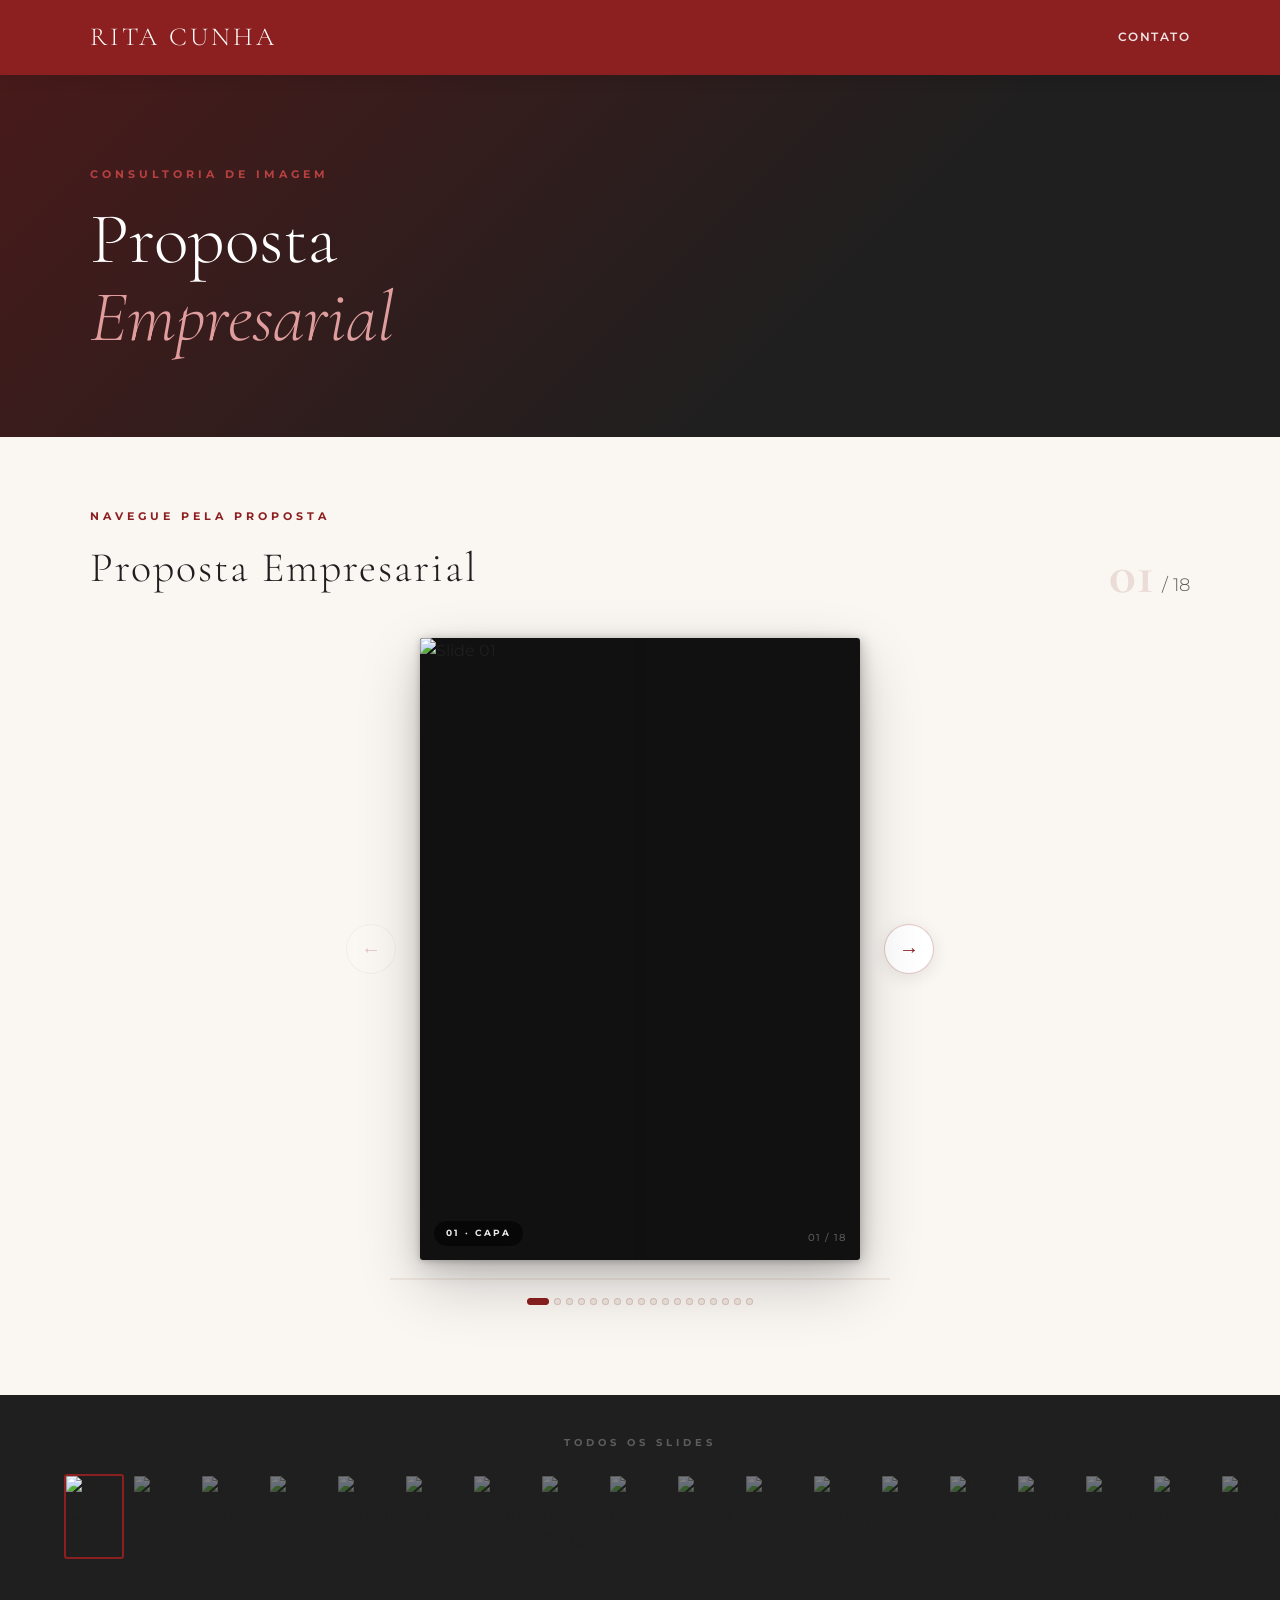
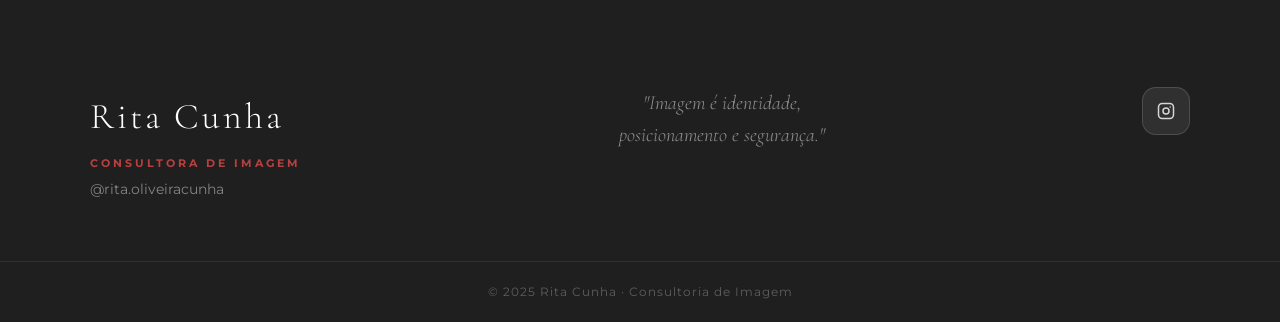
==== index.html @ 7a77f71a "Update index.html" ====
<!DOCTYPE html>
<html lang="pt-BR">
<head>
  <meta charset="UTF-8"/>
  <meta name="viewport" content="width=device-width, initial-scale=1.0"/>
  <title>Proposta Empresarial — Rita Cunha · Consultoria de Imagem</title>
  <link rel="preconnect" href="https://fonts.googleapis.com">
  <link rel="preconnect" href="https://fonts.gstatic.com" crossorigin>
  <link href="https://fonts.googleapis.com/css2?family=Cormorant+Garamond:ital,wght@0,300;0,400;0,600;1,300;1,400&family=Montserrat:wght@400;500;600;700;800&display=swap" rel="stylesheet">
  <style>
    *,*::before,*::after{margin:0;padding:0;box-sizing:border-box}
    :root{
      --vinho:#8c1f1f;--vinho-dk:#6a1616;--vinho-lt:#b84040;
      --creme:#faf6f2;--bege:#f0e8e0;--cinza:#5c5c5c;
      --escuro:#1f1f1f;--branco:#ffffff;--sombra:rgba(0,0,0,0.12);
      --font-serif:'Cormorant Garamond',Georgia,serif;
      --font-sans:'Montserrat',Arial,sans-serif;
      --radius:20px;--trans:.3s ease;
    }
    html{scroll-behavior:smooth}
    body{font-family:var(--font-sans);color:var(--escuro);background:var(--creme);line-height:1.65}
    .container{width:90%;max-width:1100px;margin:auto}

    /* TOPBAR */
    .topbar{background:var(--vinho);padding:16px 0;color:var(--branco);position:sticky;top:0;z-index:1000;transition:padding var(--trans),box-shadow var(--trans);box-shadow:0 2px 16px rgba(0,0,0,.12)}
    .topbar.scrolled{padding:10px 0;box-shadow:0 4px 24px rgba(0,0,0,.22)}
    .nav{display:flex;justify-content:space-between;align-items:center}
    .logo-text{font-family:var(--font-serif);font-size:26px;font-weight:300;letter-spacing:3px;color:var(--branco);text-transform:uppercase;text-decoration:none}
    .nav-right{display:flex;align-items:center;gap:32px}
    .menu{display:flex;gap:28px}
    .menu a{color:rgba(255,255,255,.88);text-decoration:none;font-weight:600;font-size:12px;letter-spacing:1.5px;transition:color var(--trans);position:relative;padding-bottom:2px}
    .menu a::after{content:'';position:absolute;left:0;bottom:-2px;width:0;height:1px;background:var(--branco);transition:width var(--trans)}
    .menu a:hover{color:var(--branco)}.menu a:hover::after{width:100%}
    .menuBtn{display:none;background:none;border:none;cursor:pointer;padding:4px}
    .menuBtn span{display:block;width:24px;height:2px;background:var(--branco);margin:6px 0;border-radius:2px;transition:transform var(--trans),opacity var(--trans)}
    .menuBtn.is-active span:nth-child(1){transform:translateY(8px) rotate(45deg)}
    .menuBtn.is-active span:nth-child(2){opacity:0}
    .menuBtn.is-active span:nth-child(3){transform:translateY(-8px) rotate(-45deg)}

    /* HERO */
    .hero-proposta{background:var(--escuro);padding:90px 0 80px;position:relative;overflow:hidden}
    .hero-proposta::before{content:'';position:absolute;inset:0;background:linear-gradient(135deg,var(--vinho-dk) 0%,transparent 65%);opacity:.55}
    .hero-proposta-inner{position:relative;z-index:2;display:flex;align-items:flex-end;justify-content:space-between;gap:40px;flex-wrap:wrap}
    .hero-proposta-tag{font-size:11px;font-weight:700;letter-spacing:4px;color:var(--vinho-lt);text-transform:uppercase;margin-bottom:18px}
    .hero-proposta h1{font-family:var(--font-serif);font-size:clamp(38px,6vw,72px);font-weight:300;line-height:1.08;color:var(--branco)}
    .hero-proposta h1 em{font-style:italic;color:rgba(255,180,180,.85)}

    /* MAGAZINE */
    .magazine-section{padding:70px 0 90px;background:var(--creme)}
    .mag-header{display:flex;align-items:flex-end;justify-content:space-between;margin-bottom:36px;flex-wrap:wrap;gap:16px}
    .mag-header-left p{font-size:11px;font-weight:700;letter-spacing:4px;color:var(--vinho);text-transform:uppercase;margin-bottom:8px}
    .mag-header-left h2{font-family:var(--font-serif);font-size:clamp(28px,4vw,42px);font-weight:300;letter-spacing:2px;color:var(--escuro)}
    .mag-counter{font-family:var(--font-serif);font-size:56px;font-weight:300;color:rgba(140,31,31,.12);line-height:1;display:flex;align-items:flex-end;gap:2px}
    .mag-counter span{font-size:18px;font-weight:300;color:var(--cinza);margin-bottom:8px;font-family:var(--font-sans)}

    /* ── FLIPBOOK ─────────────────────────────────────────────
       Layout: [←btn]  [book A4]  [→btn]
       Proporção A4 retrato: aspect-ratio 1/1.4142
       Efeito: rotateY horizontal (como virar uma revista)
    ──────────────────────────────────────────────────────── */
    .flipbook-row{
      display:flex;
      align-items:center;
      justify-content:center;
      gap:24px;
    }

    /* Botões laterais ← → */
    .side-btn{
      flex-shrink:0;
      width:50px;height:50px;border-radius:50%;
      border:1.5px solid rgba(140,31,31,.25);
      background:var(--branco);color:var(--vinho);
      cursor:pointer;font-size:20px;
      display:flex;align-items:center;justify-content:center;
      box-shadow:0 4px 18px rgba(0,0,0,.09);
      transition:all var(--trans);
    }
    .side-btn:hover:not(:disabled){background:var(--vinho);color:var(--branco);transform:scale(1.08);box-shadow:0 8px 26px rgba(140,31,31,.26)}
    .side-btn:active:not(:disabled){transform:scale(0.95)}
    .side-btn:disabled{opacity:.22;cursor:default;box-shadow:none}

    /* Área do livro */
    .book-wrap{
      flex:1;
      max-width:440px;
      /* perspective aqui para que o rotateY funcione com profundidade */
      perspective:1200px;
    }

    /* Moldura A4 — aspect-ratio retrato */
    .book-frame{
      width:100%;
      aspect-ratio:1/1.4142;
      position:relative;
      overflow:hidden;
      border-radius:3px;
      box-shadow:
        0 2px 4px rgba(0,0,0,.08),
        0 8px 24px rgba(0,0,0,.14),
        0 24px 64px rgba(0,0,0,.20),
        4px 0 12px rgba(0,0,0,.10),
        -2px 0 6px rgba(0,0,0,.06);
      background:#111;
    }

    /* Sombra de lombada central */
    .book-frame::after{
      content:'';position:absolute;
      top:0;bottom:0;left:50%;width:10px;
      transform:translateX(-50%);
      background:linear-gradient(to right,
        rgba(0,0,0,.10) 0%, rgba(0,0,0,.02) 40%,
        rgba(0,0,0,.02) 60%, rgba(0,0,0,.07) 100%);
      z-index:500;pointer-events:none;
    }

    /* Camadas de slides — só o .active aparece */
    .slide-layer{
      position:absolute;inset:0;
      opacity:0;
      /* SEM transition aqui — a troca é instantânea, quem anima é o painel */
    }
    .slide-layer.active{opacity:1}
    .slide-layer img{
      width:100%;height:100%;
      object-fit:cover;display:block;
      user-select:none;-webkit-user-drag:none;pointer-events:none;
    }

    /* ── PAINEL DE FLIP ──────────────────────────────────────
       O painel cobre METADE da largura do livro.
       Tem duas faces (frente/verso) com backface-visibility:hidden.
       Gira em torno do eixo Y (rotateY) como virar uma página.

       Sentido PRÓXIMO (dir-next):
         • Painel fica na metade DIREITA, pivô na BORDA ESQUERDA do painel
         • Frente: mostra metade direita do slide ATUAL
         • Verso:  mostra metade esquerda do slide DESTINO
         • Animação: 0deg → -180deg

       Sentido ANTERIOR (dir-prev):
         • Painel fica na metade ESQUERDA, pivô na BORDA DIREITA do painel
         • Frente: mostra metade esquerda do slide ATUAL
         • Verso:  mostra metade direita do slide DESTINO
         • Animação: 0deg → +180deg

       Para mostrar a metade correta de cada imagem:
         • Imagem tem width:200%
         • Metade direita → margin-left:-100%
         • Metade esquerda → margin-left:0
    ──────────────────────────────────────────────────────── */
    .flip-panel{
      position:absolute;
      top:0;bottom:0;
      width:50%;
      transform-style:preserve-3d;
      z-index:200;
      opacity:0;
      pointer-events:none;
      /* transition adicionado via JS para evitar flash inicial */
    }

    /* dir-next: painel à direita, pivô na esquerda dele */
    .flip-panel.dir-next{
      right:0;left:auto;
      transform-origin:left center;
    }
    /* dir-prev: painel à esquerda, pivô na direita dele */
    .flip-panel.dir-prev{
      left:0;right:auto;
      transform-origin:right center;
    }

    .flip-panel.visible{opacity:1}

    /* Faces do painel */
    .flip-face{
      position:absolute;inset:0;
      backface-visibility:hidden;
      -webkit-backface-visibility:hidden;
      overflow:hidden;
      background:#0d0d0d;
    }
    /* Verso já começa rotacionado 180° para aparecer quando o painel completar o giro */
    .flip-face-back{transform:rotateY(180deg)}

    /* Imagem ocupa 200% de largura; margin-left seleciona a metade correta */
    .flip-face img{
      width:200%;height:100%;
      object-fit:cover;display:block;
      pointer-events:none;
      /* Garantia: sem margin herdado */
      margin:0;
    }

    /* Sombra de dobra na borda do painel (efeito de curvatura) */
    .flip-edge{
      position:absolute;top:0;bottom:0;width:22px;
      pointer-events:none;z-index:10;
      opacity:0;transition:opacity .15s;
    }
    .flip-panel.visible .flip-edge{opacity:1}
    .flip-panel.dir-next .flip-edge{
      left:0;right:auto;
      background:linear-gradient(to right,rgba(0,0,0,.30),transparent);
    }
    .flip-panel.dir-prev .flip-edge{
      right:0;left:auto;
      background:linear-gradient(to left,rgba(0,0,0,.30),transparent);
    }

    /* Badge e número */
    .slide-badge{
      position:absolute;bottom:14px;left:14px;
      background:rgba(0,0,0,.52);backdrop-filter:blur(6px);
      color:rgba(255,255,255,.92);
      font-size:9px;font-weight:700;letter-spacing:2px;
      padding:5px 12px;border-radius:50px;text-transform:uppercase;
      pointer-events:none;z-index:600;
    }
    .slide-num{
      position:absolute;bottom:14px;right:14px;
      font-size:10px;font-weight:500;color:rgba(255,255,255,.30);
      letter-spacing:1px;z-index:600;pointer-events:none;
    }

    /* PROGRESS + DOTS */
    .progress-wrap{width:100%;max-width:500px;margin:18px auto 0;height:2px;background:var(--bege);border-radius:1px;overflow:hidden}
    .progress-fill{height:100%;background:var(--vinho);border-radius:1px;transition:width .4s ease}
    .mag-controls{display:flex;align-items:center;justify-content:center;gap:16px;margin-top:18px;flex-wrap:wrap}
    .dots-strip{display:flex;gap:5px;align-items:center;flex-wrap:wrap;justify-content:center;max-width:340px}
    .dot{width:7px;height:7px;border-radius:50%;background:var(--bege);border:1px solid rgba(140,31,31,.18);cursor:pointer;transition:all .22s;padding:0}
    .dot.active{background:var(--vinho);width:22px;border-radius:3px;border-color:var(--vinho)}

    /* THUMBNAILS */
    .thumbs-section{background:var(--escuro);padding:40px 0 50px}
    .thumbs-title{font-size:10px;font-weight:700;letter-spacing:4px;text-transform:uppercase;color:rgba(255,255,255,.28);margin-bottom:18px;text-align:center}
    .thumbs-strip{display:flex;gap:8px;overflow-x:auto;padding:4px 5% 8px;scrollbar-width:thin;scrollbar-color:var(--vinho) #333}
    .thumbs-strip::-webkit-scrollbar{height:4px}
    .thumbs-strip::-webkit-scrollbar-track{background:#333}
    .thumbs-strip::-webkit-scrollbar-thumb{background:var(--vinho);border-radius:2px}
    .thumb{flex-shrink:0;width:60px;height:85px;border-radius:3px;overflow:hidden;border:2px solid transparent;cursor:pointer;transition:all .2s;opacity:.42}
    .thumb img{width:100%;height:100%;object-fit:cover;display:block}
    .thumb:hover{opacity:.75;transform:translateY(-3px)}
    .thumb.active{border-color:var(--vinho);opacity:1}

    /* FOOTER */
    .footer{background:var(--escuro);color:var(--branco);padding:70px 0 0}
    .footerInner{display:flex;justify-content:space-between;align-items:flex-start;gap:40px;padding-bottom:60px}
    .footer-brand h3{font-family:var(--font-serif);font-size:36px;font-weight:300;letter-spacing:3px}
    .cargo{color:var(--vinho-lt);font-weight:700;font-size:11px;letter-spacing:3px;margin:8px 0 6px}
    .footer-ig{color:rgba(255,255,255,.45);font-size:14px}
    .footer-center{max-width:280px;text-align:center}
    .footer-quote em{font-family:var(--font-serif);font-size:20px;font-weight:300;font-style:italic;color:rgba(255,255,255,.5);line-height:1.6}
    .socials{display:flex;gap:12px;align-items:center}
    .social{width:48px;height:48px;border-radius:14px;background:rgba(255,255,255,.08);border:1px solid rgba(255,255,255,.14);display:flex;align-items:center;justify-content:center;color:rgba(255,255,255,.8);text-decoration:none;transition:transform var(--trans),background var(--trans)}
    .social:hover{transform:translateY(-5px);background:var(--vinho);border-color:transparent;color:var(--branco)}
    .footer-bottom{border-top:1px solid rgba(255,255,255,.08);padding:20px 5%;text-align:center;font-size:12px;color:rgba(255,255,255,.28);letter-spacing:1px}

    /* RESPONSIVE */
    @media(max-width:640px){
      .flipbook-row{gap:10px}
      .side-btn{width:38px;height:38px;font-size:15px}
      .book-wrap{max-width:100%}
      .mag-counter{display:none}
    }
    @media(max-width:768px){
      .footerInner{flex-direction:column;align-items:center;text-align:center;gap:40px}
      .footer-center{max-width:100%}
      .menu{display:none;flex-direction:column;background:var(--vinho-dk);position:absolute;right:20px;top:60px;padding:20px 28px;border-radius:14px;box-shadow:0 12px 40px rgba(0,0,0,.3);gap:18px;min-width:180px}
      .menu.is-open{display:flex}
      .menu a{font-size:13px}
      .menuBtn{display:block}
      .topbar{position:relative}
    }
    @media(max-width:480px){.hero-proposta h1{font-size:34px}}
  </style>
</head>
<body>

<header class="topbar" id="topo">
  <div class="container nav">
    <a class="logo-text" href="index.html">Rita Cunha</a>
    <button id="menuBtn" class="menuBtn" aria-label="Abrir menu" aria-expanded="false">
      <span></span><span></span><span></span>
    </button>
    <div class="nav-right">
      <nav id="menu" class="menu" aria-label="Menu principal">
        <a href="https://www.instagram.com/rita.oliveiracunha/" target="_blank" rel="noopener">CONTATO</a>
      </nav>
    </div>
  </div>
</header>

<section class="hero-proposta">
  <div class="container hero-proposta-inner">
    <div>
      <p class="hero-proposta-tag">Consultoria de Imagem</p>
      <h1>Proposta<br><em>Empresarial</em></h1>
    </div>
  </div>
</section>

<section class="magazine-section" id="proposta">
  <div class="container">
    <div class="mag-header">
      <div class="mag-header-left">
        <p>Navegue pela proposta</p>
        <h2>Proposta Empresarial</h2>
      </div>
      <div class="mag-counter">
        <strong id="magCur">01</strong>
        <span>&nbsp;/ 18</span>
      </div>
    </div>

    <!-- ← [LIVRO A4] → -->
    <div class="flipbook-row">
      <button class="side-btn" id="prevBtn" disabled aria-label="Slide anterior">&#8592;</button>

      <div class="book-wrap">
        <div class="book-frame" id="bookFrame">

          <!-- 18 slides — apenas .active é visível -->
          <div class="slide-layer active"><img src="/empresarial/assets/slide-1.jpg"  alt="Slide 01" draggable="false"></div>
          <div class="slide-layer"><img src="/empresarial/assets/slide-2.jpg"  alt="Slide 02" draggable="false"></div>
          <div class="slide-layer"><img src="/empresarial/assets/slide-3.jpg"  alt="Slide 03" draggable="false"></div>
          <div class="slide-layer"><img src="/empresarial/assets/slide-4.jpg"  alt="Slide 04" draggable="false"></div>
          <div class="slide-layer"><img src="/empresarial/assets/slide-5.jpg"  alt="Slide 05" draggable="false"></div>
          <div class="slide-layer"><img src="/empresarial/assets/slide-6.jpg"  alt="Slide 06" draggable="false"></div>
          <div class="slide-layer"><img src="/empresarial/assets/slide-7.jpg"  alt="Slide 07" draggable="false"></div>
          <div class="slide-layer"><img src="/empresarial/assets/slide-8.jpg"  alt="Slide 08" draggable="false"></div>
          <div class="slide-layer"><img src="/empresarial/assets/slide-9.jpg"  alt="Slide 09" draggable="false"></div>
          <div class="slide-layer"><img src="/empresarial/assets/slide-10.jpg" alt="Slide 10" draggable="false"></div>
          <div class="slide-layer"><img src="/empresarial/assets/slide-11.jpg" alt="Slide 11" draggable="false"></div>
          <div class="slide-layer"><img src="/empresarial/assets/slide-12.jpg" alt="Slide 12" draggable="false"></div>
          <div class="slide-layer"><img src="/empresarial/assets/slide-13.jpg" alt="Slide 13" draggable="false"></div>
          <div class="slide-layer"><img src="/empresarial/assets/slide-14.jpg" alt="Slide 14" draggable="false"></div>
          <div class="slide-layer"><img src="/empresarial/assets/slide-15.jpg" alt="Slide 15" draggable="false"></div>
          <div class="slide-layer"><img src="/empresarial/assets/slide-16.jpg" alt="Slide 16" draggable="false"></div>
          <div class="slide-layer"><img src="/empresarial/assets/slide-17.jpg" alt="Slide 17" draggable="false"></div>
          <div class="slide-layer"><img src="/empresarial/assets/slide-18.jpg" alt="Slide 18" draggable="false"></div>

          <!-- Painel de flip — reutilizado a cada transição -->
          <div class="flip-panel" id="flipPanel">
            <div class="flip-face flip-face-front" id="ffFront">
              <img id="ffFrontImg" src="" alt="" draggable="false">
            </div>
            <div class="flip-face flip-face-back" id="ffBack">
              <img id="ffBackImg" src="" alt="" draggable="false">
            </div>
            <div class="flip-edge"></div>
          </div>

          <!-- Sobreposições de info -->
          <span class="slide-badge" id="stageBadge">01 · Capa</span>
          <span class="slide-num"   id="stageNum">01 / 18</span>

        </div><!-- /book-frame -->
      </div><!-- /book-wrap -->

      <button class="side-btn" id="nextBtn" aria-label="Próximo slide">&#8594;</button>
    </div><!-- /flipbook-row -->

    <div class="progress-wrap">
      <div class="progress-fill" id="progressFill" style="width:0%"></div>
    </div>
    <div class="mag-controls">
      <div class="dots-strip" id="dotsStrip"></div>
    </div>
  </div>
</section>

<section class="thumbs-section">
  <div class="thumbs-title">Todos os slides</div>
  <div class="thumbs-strip" id="thumbsStrip"></div>
</section>

<footer id="contato" class="footer">
  <div class="container footerInner">
    <div class="footer-brand">
      <h3>Rita Cunha</h3>
      <p class="cargo">CONSULTORA DE IMAGEM</p>
      <p class="footer-ig">@rita.oliveiracunha</p>
    </div>
    <div class="footer-center">
      <p class="footer-quote"><em>"Imagem é identidade,<br>posicionamento e segurança."</em></p>
    </div>
    <div class="socials">
      <a class="social" href="https://www.instagram.com/rita.oliveiracunha/" target="_blank" rel="noopener" aria-label="Instagram">
        <svg viewBox="0 0 24 24" fill="none" stroke="currentColor" stroke-width="2" width="18" height="18"><rect x="2" y="2" width="20" height="20" rx="5"/><circle cx="12" cy="12" r="4"/><circle cx="17.5" cy="6.5" r="1" fill="currentColor" stroke="none"/></svg>
      </a>
    </div>
  </div>
  <div class="footer-bottom"><p>© 2025 Rita Cunha · Consultoria de Imagem</p></div>
</footer>

<script>
/* ══════════════════════════════════════════════════════════════
   FLIPBOOK — lógica corrigida
   
   Bugs corrigidos:
   1. Imagem preta: margin-left inline conflitava com classes CSS.
      Solução: margin-left aplicado DIRETAMENTE no elemento <img>
      ANTES de qualquer classe ser adicionada, e as classes CSS
      não definem margin-left nas imagens (só width/height/etc).
   
   2. Corte ao meio / slide antigo aparecendo:
      O painel agora cobre a metade correta do slide ATUAL
      enquanto gira, escondendo a troca. O slide destino fica
      "embaixo" (z-index menor) e só fica visível quando o
      painel termina e é removido.
   
   Fluxo completo de uma transição "próximo":
     a) slide destino recebe .active (fica embaixo do painel)
     b) painel dir-next aparece sobre a metade DIREITA, mostrando
        a metade direita do slide ATUAL na frente
     c) o painel gira -180deg revelando o verso (metade ESQUERDA
        do slide destino)
     d) após a animação: painel some, slide anterior perde .active
══════════════════════════════════════════════════════════════ */

const SLIDES = [
  {src:'/empresarial/assets/slide-1.jpg',  badge:'01 · Capa'},
  {src:'/empresarial/assets/slide-2.jpg',  badge:'02 · Catálogo'},
  {src:'/empresarial/assets/slide-3.jpg',  badge:'03 · Catálogo'},
  {src:'/empresarial/assets/slide-4.jpg',  badge:'04 · Catálogo'},
  {src:'/empresarial/assets/slide-5.jpg',  badge:'05 · Consultoria'},
  {src:'/empresarial/assets/slide-6.jpg',  badge:'06 · Serviço'},
  {src:'/empresarial/assets/slide-7.jpg',  badge:'07 · Diagnóstico'},
  {src:'/empresarial/assets/slide-8.jpg',  badge:'08 · Guarda Roupa'},
  {src:'/empresarial/assets/slide-9.jpg',  badge:'09 · Mala'},
  {src:'/empresarial/assets/slide-10.jpg', badge:'10 · Compras'},
  {src:'/empresarial/assets/slide-11.jpg', badge:'11 · Looks'},
  {src:'/empresarial/assets/slide-12.jpg', badge:'12 · Coloração'},
  {src:'/empresarial/assets/slide-13.jpg', badge:'13 · Cuidados'},
  {src:'/empresarial/assets/slide-14.jpg', badge:'14 · Apoio'},
  {src:'/empresarial/assets/slide-15.jpg', badge:'15 · Benefícios'},
  {src:'/empresarial/assets/slide-16.jpg', badge:'16 · Benefícios'},
  {src:'/empresarial/assets/slide-17.jpg', badge:'17 · Investimento'},
  {src:'/empresarial/assets/slide-18.jpg', badge:'18 · Pagamento'},
];

const DURATION = 680; // ms da animação CSS

let current  = 0;
let busy     = false;

/* Refs */
const layers      = document.querySelectorAll('.slide-layer');
const flipPanel   = document.getElementById('flipPanel');
const ffFrontImg  = document.getElementById('ffFrontImg');
const ffBackImg   = document.getElementById('ffBackImg');
const stageBadge  = document.getElementById('stageBadge');
const stageNum    = document.getElementById('stageNum');
const magCur      = document.getElementById('magCur');
const prevBtn     = document.getElementById('prevBtn');
const nextBtn     = document.getElementById('nextBtn');
const dotsStrip   = document.getElementById('dotsStrip');
const thumbsStrip = document.getElementById('thumbsStrip');
const progressFill= document.getElementById('progressFill');
const bookFrame   = document.getElementById('bookFrame');

/* ── Construir dots ── */
SLIDES.forEach((_,i) => {
  const d = document.createElement('button');
  d.className = 'dot' + (i === 0 ? ' active' : '');
  d.setAttribute('aria-label', 'Slide ' + (i+1));
  d.addEventListener('click', () => goTo(i));
  dotsStrip.appendChild(d);
});

/* ── Construir thumbnails ── */
SLIDES.forEach((s,i) => {
  const t = document.createElement('div');
  t.className = 'thumb' + (i === 0 ? ' active' : '');
  t.innerHTML = `<img src="${s.src}" alt="${s.badge}" loading="lazy">`;
  t.addEventListener('click', () => goTo(i));
  thumbsStrip.appendChild(t);
});

/* ── Atualizar UI (badges, dots, progress, botões) ── */
function updateUI() {
  const n = current + 1;
  stageBadge.textContent  = SLIDES[current].badge;
  stageNum.textContent    = String(n).padStart(2,'0') + ' / ' + SLIDES.length;
  magCur.textContent      = String(n).padStart(2,'0');
  prevBtn.disabled        = current === 0;
  nextBtn.disabled        = current === SLIDES.length - 1;
  progressFill.style.width = (current / (SLIDES.length - 1) * 100) + '%';
  document.querySelectorAll('.dot').forEach((d,i)  => d.classList.toggle('active', i === current));
  document.querySelectorAll('.thumb').forEach((t,i) => t.classList.toggle('active', i === current));
  const th = thumbsStrip.children[current];
  if (th) th.scrollIntoView({behavior:'smooth', block:'nearest', inline:'center'});
}

/* ── Transição principal ── */
function goTo(idx) {
  if (busy || idx === current || idx < 0 || idx >= SLIDES.length) return;
  busy = true;

  const goNext   = idx > current;
  const fromIdx  = current;
  const toIdx    = idx;
  const fromSrc  = SLIDES[fromIdx].src;
  const toSrc    = SLIDES[toIdx].src;

  /* 1. Pré-carregar imagem destino */
  const preload  = new Image();
  preload.src    = toSrc;

  /* 2. Determinar classe de direção do painel */
  const dir = goNext ? 'dir-next' : 'dir-prev';

  /* 3. Configurar as imagens das faces
        face-front: metade do slide ATUAL que o painel vai "levantar"
        face-back:  metade do slide DESTINO que vai aparecer
        
        dir-next: painel está na direita
          front mostra metade direita do atual  → margin-left: -100%
          back  mostra metade esquerda do destino → margin-left: 0
        
        dir-prev: painel está na esquerda
          front mostra metade esquerda do atual → margin-left: 0
          back  mostra metade direita do destino → margin-left: -100%
  */
  ffFrontImg.src = fromSrc;
  ffBackImg.src  = toSrc;
  /* Aplicar margin DIRETAMENTE no elemento (sem classes CSS) */
  ffFrontImg.style.marginLeft = goNext ? '-100%' : '0%';
  ffBackImg.style.marginLeft  = goNext ? '0%'    : '-100%';

  /* 4. Resetar painel: sem transição, sem rotação, invisível */
  flipPanel.style.transition = 'none';
  flipPanel.style.transform  = 'rotateY(0deg)';
  flipPanel.className        = 'flip-panel ' + dir;

  /* 5. Tornar o slide DESTINO visível (fica embaixo do painel) */
  layers[toIdx].classList.add('active');

  /* 6. Tornar o painel visível */
  flipPanel.classList.add('visible');

  /* 7. Dois rAF: primeiro deixa o DOM atualizar com estado inicial,
        segundo dispara a animação */
  requestAnimationFrame(() => {
    requestAnimationFrame(() => {
      /* Adicionar transição e girar */
      flipPanel.style.transition = `transform ${DURATION}ms cubic-bezier(0.42, 0, 0.18, 1.0)`;
      flipPanel.style.transform  = goNext ? 'rotateY(-180deg)' : 'rotateY(180deg)';
    });
  });

  /* 8. Após a animação: limpar estado */
  setTimeout(() => {
    /* Remover slide anterior */
    layers[fromIdx].classList.remove('active');

    /* Esconder e resetar painel */
    flipPanel.style.transition = 'none';
    flipPanel.style.transform  = 'rotateY(0deg)';
    flipPanel.className        = 'flip-panel';
    flipPanel.classList.remove('visible');

    /* Limpar src para liberar memória visual */
    ffFrontImg.src = '';
    ffBackImg.src  = '';

    current = toIdx;
    busy    = false;
    updateUI();
  }, DURATION + 40);
}

/* ── Botões ── */
prevBtn.addEventListener('click', () => goTo(current - 1));
nextBtn.addEventListener('click', () => goTo(current + 1));

/* ── Swipe touch (horizontal) ── */
let touchX0 = 0, touchY0 = 0;
bookFrame.addEventListener('touchstart', e => {
  touchX0 = e.touches[0].clientX;
  touchY0 = e.touches[0].clientY;
}, {passive: true});

bookFrame.addEventListener('touchend', e => {
  const dx = e.changedTouches[0].clientX - touchX0;
  const dy = e.changedTouches[0].clientY - touchY0;
  if (Math.abs(dx) > Math.abs(dy) && Math.abs(dx) > 38) {
    dx < 0 ? goTo(current + 1) : goTo(current - 1);
  }
}, {passive: true});

/* ── Teclado ── */
document.addEventListener('keydown', e => {
  if      (e.key === 'ArrowRight') goTo(current + 1);
  else if (e.key === 'ArrowLeft')  goTo(current - 1);
});

/* ── Navbar shrink ── */
window.addEventListener('scroll', () => {
  document.getElementById('topo').classList.toggle('scrolled', window.scrollY > 40);
}, {passive: true});

/* ── Hamburger mobile ── */
document.getElementById('menuBtn').addEventListener('click', function() {
  this.classList.toggle('is-active');
  document.getElementById('menu').classList.toggle('is-open');
  this.setAttribute('aria-expanded', this.classList.contains('is-active'));
});

updateUI();
</script>
</body>
</html>
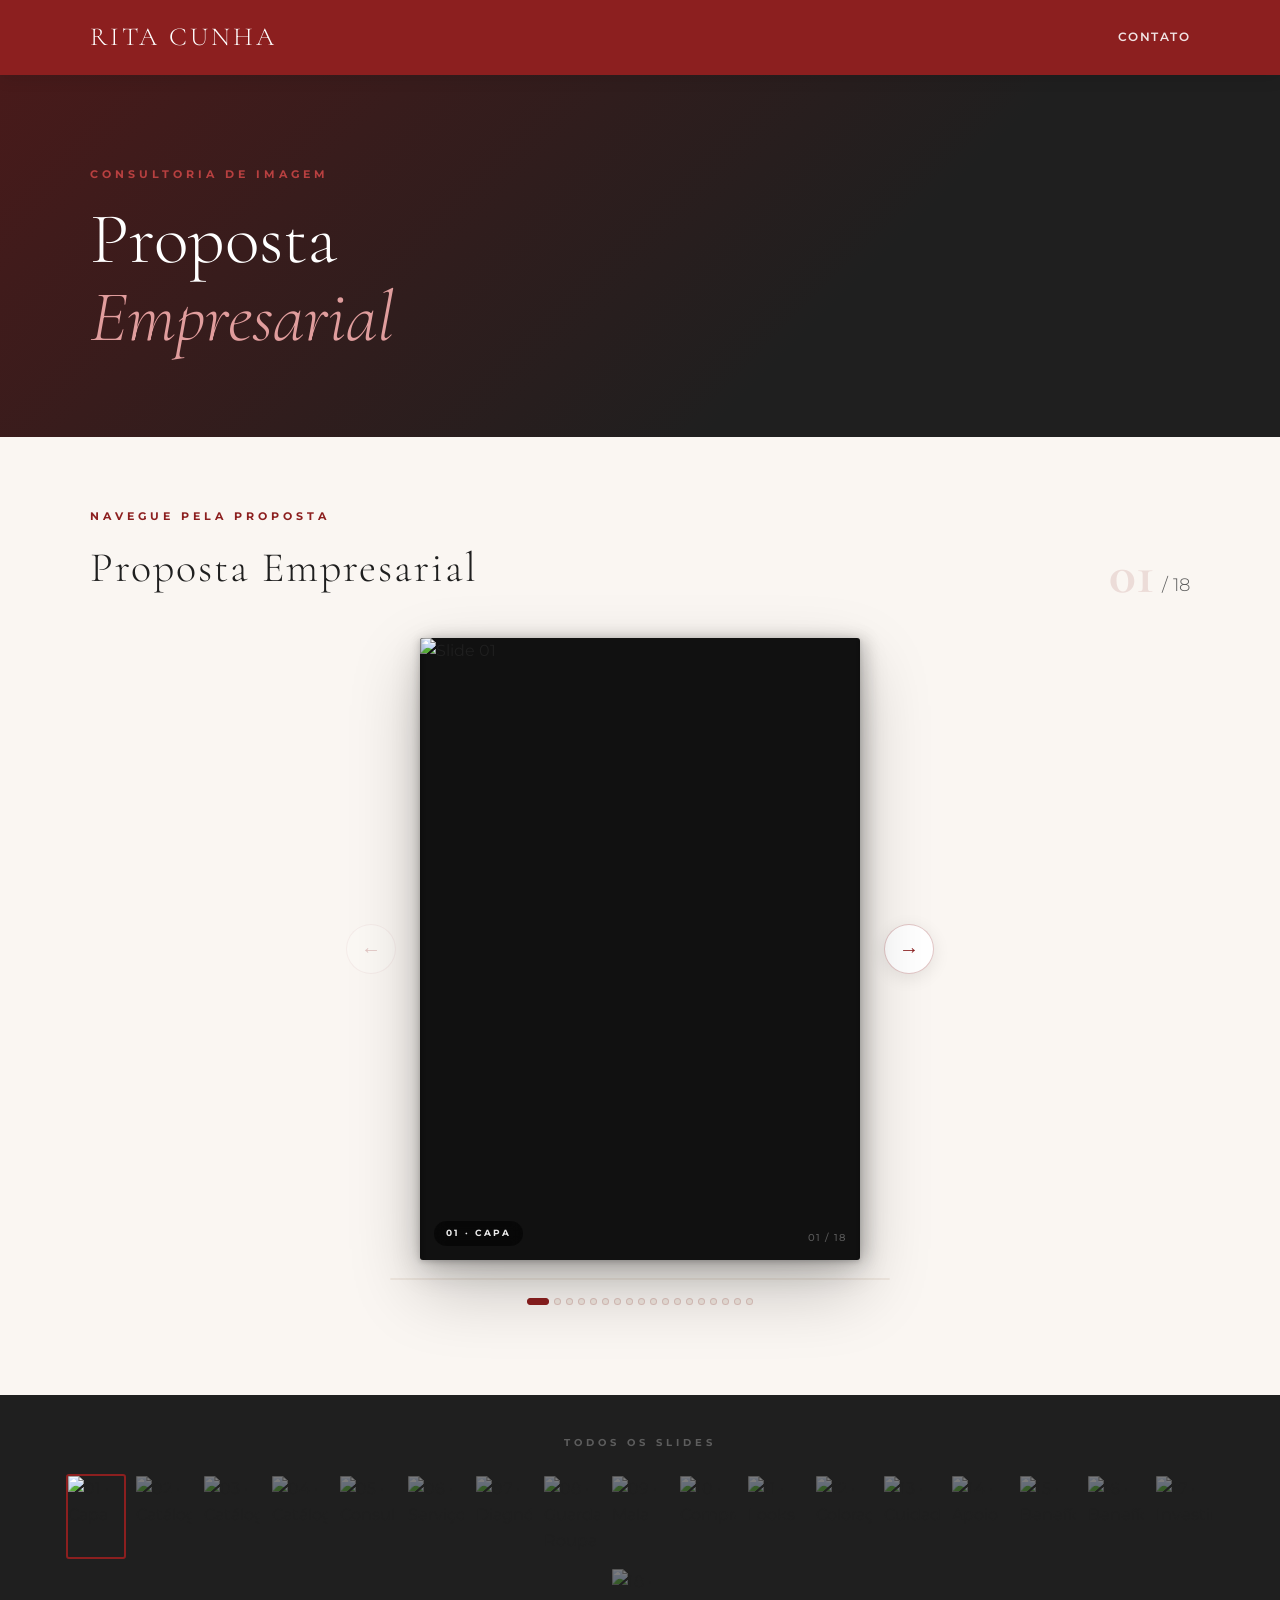
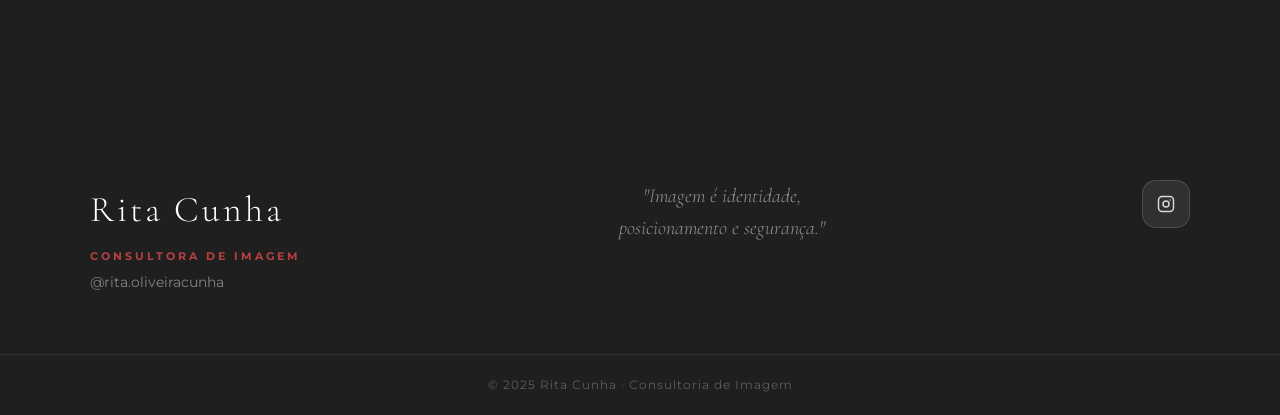
==== commit fe3cc1ac: "Update index.html" ====
--- a/index.html
+++ b/index.html
@@ -12,10 +12,10 @@
     :root{
       --vinho:#8c1f1f;--vinho-dk:#6a1616;--vinho-lt:#b84040;
       --creme:#faf6f2;--bege:#f0e8e0;--cinza:#5c5c5c;
-      --escuro:#1f1f1f;--branco:#ffffff;--sombra:rgba(0,0,0,0.12);
+      --escuro:#1f1f1f;--branco:#ffffff;
       --font-serif:'Cormorant Garamond',Georgia,serif;
       --font-sans:'Montserrat',Arial,sans-serif;
-      --radius:20px;--trans:.3s ease;
+      --trans:.3s ease;
     }
     html{scroll-behavior:smooth}
     body{font-family:var(--font-sans);color:var(--escuro);background:var(--creme);line-height:1.65}
@@ -45,7 +45,7 @@
     .hero-proposta h1{font-family:var(--font-serif);font-size:clamp(38px,6vw,72px);font-weight:300;line-height:1.08;color:var(--branco)}
     .hero-proposta h1 em{font-style:italic;color:rgba(255,180,180,.85)}
 
-    /* MAGAZINE */
+    /* MAGAZINE SECTION */
     .magazine-section{padding:70px 0 90px;background:var(--creme)}
     .mag-header{display:flex;align-items:flex-end;justify-content:space-between;margin-bottom:36px;flex-wrap:wrap;gap:16px}
     .mag-header-left p{font-size:11px;font-weight:700;letter-spacing:4px;color:var(--vinho);text-transform:uppercase;margin-bottom:8px}
@@ -53,11 +53,9 @@
     .mag-counter{font-family:var(--font-serif);font-size:56px;font-weight:300;color:rgba(140,31,31,.12);line-height:1;display:flex;align-items:flex-end;gap:2px}
     .mag-counter span{font-size:18px;font-weight:300;color:var(--cinza);margin-bottom:8px;font-family:var(--font-sans)}
 
-    /* ── FLIPBOOK ─────────────────────────────────────────────
-       Layout: [←btn]  [book A4]  [→btn]
-       Proporção A4 retrato: aspect-ratio 1/1.4142
-       Efeito: rotateY horizontal (como virar uma revista)
-    ──────────────────────────────────────────────────────── */
+    /* ═══════════════════════════════════════════
+       FLIPBOOK — layout e estrutura
+    ═══════════════════════════════════════════ */
     .flipbook-row{
       display:flex;
       align-items:center;
@@ -65,7 +63,6 @@
       gap:24px;
     }
 
-    /* Botões laterais ← → */
     .side-btn{
       flex-shrink:0;
       width:50px;height:50px;border-radius:50%;
@@ -76,138 +73,97 @@
       box-shadow:0 4px 18px rgba(0,0,0,.09);
       transition:all var(--trans);
     }
-    .side-btn:hover:not(:disabled){background:var(--vinho);color:var(--branco);transform:scale(1.08);box-shadow:0 8px 26px rgba(140,31,31,.26)}
+    .side-btn:hover:not(:disabled){
+      background:var(--vinho);color:var(--branco);
+      transform:scale(1.08);
+      box-shadow:0 8px 26px rgba(140,31,31,.26);
+    }
     .side-btn:active:not(:disabled){transform:scale(0.95)}
     .side-btn:disabled{opacity:.22;cursor:default;box-shadow:none}
 
-    /* Área do livro */
+    /* O "livro" — proporção A4 retrato */
     .book-wrap{
       flex:1;
       max-width:440px;
-      /* perspective aqui para que o rotateY funcione com profundidade */
-      perspective:1200px;
-    }
-
-    /* Moldura A4 — aspect-ratio retrato */
-    .book-frame{
+      position:relative;
+    }
+
+    /*
+      .book-viewport: janela recortada, overflow:hidden
+      Dentro dela ficam os slides num track que desliza
+    */
+    .book-viewport{
       width:100%;
       aspect-ratio:1/1.4142;
       position:relative;
       overflow:hidden;
       border-radius:3px;
+      /* Sombra realista de livro — mais forte na direita (lombada) */
       box-shadow:
-        0 2px 4px rgba(0,0,0,.08),
-        0 8px 24px rgba(0,0,0,.14),
-        0 24px 64px rgba(0,0,0,.20),
-        4px 0 12px rgba(0,0,0,.10),
-        -2px 0 6px rgba(0,0,0,.06);
+        0 2px 4px rgba(0,0,0,.10),
+        0 10px 30px rgba(0,0,0,.16),
+        0 28px 70px rgba(0,0,0,.22),
+        6px 0 16px rgba(0,0,0,.14),
+        -3px 0 8px rgba(0,0,0,.07);
       background:#111;
-    }
-
-    /* Sombra de lombada central */
-    .book-frame::after{
+      /* Perspectiva para efeito 3D nos slides */
+      perspective:900px;
+    }
+
+    /*
+      Sombra de lombada no centro — linha sutil de profundidade
+    */
+    .book-viewport::before{
       content:'';position:absolute;
-      top:0;bottom:0;left:50%;width:10px;
-      transform:translateX(-50%);
-      background:linear-gradient(to right,
-        rgba(0,0,0,.10) 0%, rgba(0,0,0,.02) 40%,
-        rgba(0,0,0,.02) 60%, rgba(0,0,0,.07) 100%);
-      z-index:500;pointer-events:none;
-    }
-
-    /* Camadas de slides — só o .active aparece */
-    .slide-layer{
-      position:absolute;inset:0;
-      opacity:0;
-      /* SEM transition aqui — a troca é instantânea, quem anima é o painel */
-    }
-    .slide-layer.active{opacity:1}
-    .slide-layer img{
+      top:0;bottom:0;left:0;width:6px;
+      background:linear-gradient(to right,rgba(0,0,0,.18),transparent);
+      z-index:50;pointer-events:none;
+    }
+    .book-viewport::after{
+      content:'';position:absolute;
+      top:0;bottom:0;right:0;width:4px;
+      background:linear-gradient(to left,rgba(0,0,0,.10),transparent);
+      z-index:50;pointer-events:none;
+    }
+
+    /*
+      .slide-track: container de todos os slides lado a lado
+      Cada slide tem width:100% do viewport
+      A transição é feita com translateX
+    */
+    .slide-track{
+      display:flex;
+      height:100%;
+      /* transition controlada via JS */
+      will-change:transform;
+    }
+
+    .slide-item{
+      flex:0 0 100%;
+      height:100%;
+      position:relative;
+      overflow:hidden;
+    }
+
+    .slide-item img{
       width:100%;height:100%;
       object-fit:cover;display:block;
       user-select:none;-webkit-user-drag:none;pointer-events:none;
     }
 
-    /* ── PAINEL DE FLIP ──────────────────────────────────────
-       O painel cobre METADE da largura do livro.
-       Tem duas faces (frente/verso) com backface-visibility:hidden.
-       Gira em torno do eixo Y (rotateY) como virar uma página.
-
-       Sentido PRÓXIMO (dir-next):
-         • Painel fica na metade DIREITA, pivô na BORDA ESQUERDA do painel
-         • Frente: mostra metade direita do slide ATUAL
-         • Verso:  mostra metade esquerda do slide DESTINO
-         • Animação: 0deg → -180deg
-
-       Sentido ANTERIOR (dir-prev):
-         • Painel fica na metade ESQUERDA, pivô na BORDA DIREITA do painel
-         • Frente: mostra metade esquerda do slide ATUAL
-         • Verso:  mostra metade direita do slide DESTINO
-         • Animação: 0deg → +180deg
-
-       Para mostrar a metade correta de cada imagem:
-         • Imagem tem width:200%
-         • Metade direita → margin-left:-100%
-         • Metade esquerda → margin-left:0
-    ──────────────────────────────────────────────────────── */
-    .flip-panel{
-      position:absolute;
-      top:0;bottom:0;
-      width:50%;
-      transform-style:preserve-3d;
-      z-index:200;
+    /*
+      Overlay de sombra direcional que aparece durante a transição
+      Simula a curvatura da página sendo virada
+    */
+    .slide-item .page-shadow{
+      position:absolute;inset:0;
+      pointer-events:none;
       opacity:0;
-      pointer-events:none;
-      /* transition adicionado via JS para evitar flash inicial */
-    }
-
-    /* dir-next: painel à direita, pivô na esquerda dele */
-    .flip-panel.dir-next{
-      right:0;left:auto;
-      transform-origin:left center;
-    }
-    /* dir-prev: painel à esquerda, pivô na direita dele */
-    .flip-panel.dir-prev{
-      left:0;right:auto;
-      transform-origin:right center;
-    }
-
-    .flip-panel.visible{opacity:1}
-
-    /* Faces do painel */
-    .flip-face{
-      position:absolute;inset:0;
-      backface-visibility:hidden;
-      -webkit-backface-visibility:hidden;
-      overflow:hidden;
-      background:#0d0d0d;
-    }
-    /* Verso já começa rotacionado 180° para aparecer quando o painel completar o giro */
-    .flip-face-back{transform:rotateY(180deg)}
-
-    /* Imagem ocupa 200% de largura; margin-left seleciona a metade correta */
-    .flip-face img{
-      width:200%;height:100%;
-      object-fit:cover;display:block;
-      pointer-events:none;
-      /* Garantia: sem margin herdado */
-      margin:0;
-    }
-
-    /* Sombra de dobra na borda do painel (efeito de curvatura) */
-    .flip-edge{
-      position:absolute;top:0;bottom:0;width:22px;
-      pointer-events:none;z-index:10;
-      opacity:0;transition:opacity .15s;
-    }
-    .flip-panel.visible .flip-edge{opacity:1}
-    .flip-panel.dir-next .flip-edge{
-      left:0;right:auto;
-      background:linear-gradient(to right,rgba(0,0,0,.30),transparent);
-    }
-    .flip-panel.dir-prev .flip-edge{
-      right:0;left:auto;
-      background:linear-gradient(to left,rgba(0,0,0,.30),transparent);
+      transition:opacity .1s;
+      background:linear-gradient(to right,rgba(0,0,0,.22),transparent 40%,transparent 60%,rgba(0,0,0,.12));
+    }
+    .slide-track.sliding .slide-item .page-shadow{
+      opacity:1;
     }
 
     /* Badge e número */
@@ -217,30 +173,44 @@
       color:rgba(255,255,255,.92);
       font-size:9px;font-weight:700;letter-spacing:2px;
       padding:5px 12px;border-radius:50px;text-transform:uppercase;
-      pointer-events:none;z-index:600;
+      pointer-events:none;z-index:100;
     }
     .slide-num{
       position:absolute;bottom:14px;right:14px;
       font-size:10px;font-weight:500;color:rgba(255,255,255,.30);
-      letter-spacing:1px;z-index:600;pointer-events:none;
+      letter-spacing:1px;z-index:100;pointer-events:none;
     }
 
     /* PROGRESS + DOTS */
-    .progress-wrap{width:100%;max-width:500px;margin:18px auto 0;height:2px;background:var(--bege);border-radius:1px;overflow:hidden}
+    .progress-wrap{
+      width:100%;max-width:500px;
+      margin:18px auto 0;
+      height:2px;background:var(--bege);border-radius:1px;overflow:hidden;
+    }
     .progress-fill{height:100%;background:var(--vinho);border-radius:1px;transition:width .4s ease}
+
     .mag-controls{display:flex;align-items:center;justify-content:center;gap:16px;margin-top:18px;flex-wrap:wrap}
     .dots-strip{display:flex;gap:5px;align-items:center;flex-wrap:wrap;justify-content:center;max-width:340px}
-    .dot{width:7px;height:7px;border-radius:50%;background:var(--bege);border:1px solid rgba(140,31,31,.18);cursor:pointer;transition:all .22s;padding:0}
+    .dot{
+      width:7px;height:7px;border-radius:50%;
+      background:var(--bege);border:1px solid rgba(140,31,31,.18);
+      cursor:pointer;transition:all .22s;padding:0;
+    }
     .dot.active{background:var(--vinho);width:22px;border-radius:3px;border-color:var(--vinho)}
 
     /* THUMBNAILS */
     .thumbs-section{background:var(--escuro);padding:40px 0 50px}
     .thumbs-title{font-size:10px;font-weight:700;letter-spacing:4px;text-transform:uppercase;color:rgba(255,255,255,.28);margin-bottom:18px;text-align:center}
-    .thumbs-strip{display:flex;gap:8px;overflow-x:auto;padding:4px 5% 8px;scrollbar-width:thin;scrollbar-color:var(--vinho) #333}
+    .thumbs-strip{display:flex;gap:8px;overflow-x:auto;padding:4px 5% 8px;scrollbar-width:thin;scrollbar-color:var(--vinho) #333;justify-content:center;flex-wrap:wrap}
     .thumbs-strip::-webkit-scrollbar{height:4px}
     .thumbs-strip::-webkit-scrollbar-track{background:#333}
     .thumbs-strip::-webkit-scrollbar-thumb{background:var(--vinho);border-radius:2px}
-    .thumb{flex-shrink:0;width:60px;height:85px;border-radius:3px;overflow:hidden;border:2px solid transparent;cursor:pointer;transition:all .2s;opacity:.42}
+    .thumb{
+      flex-shrink:0;width:60px;height:85px;
+      border-radius:3px;overflow:hidden;
+      border:2px solid transparent;cursor:pointer;
+      transition:all .2s;opacity:.42;
+    }
     .thumb img{width:100%;height:100%;object-fit:cover;display:block}
     .thumb:hover{opacity:.75;transform:translateY(-3px)}
     .thumb.active{border-color:var(--vinho);opacity:1}
@@ -315,53 +285,42 @@
       </div>
     </div>
 
-    <!-- ← [LIVRO A4] → -->
     <div class="flipbook-row">
       <button class="side-btn" id="prevBtn" disabled aria-label="Slide anterior">&#8592;</button>
 
       <div class="book-wrap">
-        <div class="book-frame" id="bookFrame">
-
-          <!-- 18 slides — apenas .active é visível -->
-          <div class="slide-layer active"><img src="/empresarial/assets/slide-1.jpg"  alt="Slide 01" draggable="false"></div>
-          <div class="slide-layer"><img src="/empresarial/assets/slide-2.jpg"  alt="Slide 02" draggable="false"></div>
-          <div class="slide-layer"><img src="/empresarial/assets/slide-3.jpg"  alt="Slide 03" draggable="false"></div>
-          <div class="slide-layer"><img src="/empresarial/assets/slide-4.jpg"  alt="Slide 04" draggable="false"></div>
-          <div class="slide-layer"><img src="/empresarial/assets/slide-5.jpg"  alt="Slide 05" draggable="false"></div>
-          <div class="slide-layer"><img src="/empresarial/assets/slide-6.jpg"  alt="Slide 06" draggable="false"></div>
-          <div class="slide-layer"><img src="/empresarial/assets/slide-7.jpg"  alt="Slide 07" draggable="false"></div>
-          <div class="slide-layer"><img src="/empresarial/assets/slide-8.jpg"  alt="Slide 08" draggable="false"></div>
-          <div class="slide-layer"><img src="/empresarial/assets/slide-9.jpg"  alt="Slide 09" draggable="false"></div>
-          <div class="slide-layer"><img src="/empresarial/assets/slide-10.jpg" alt="Slide 10" draggable="false"></div>
-          <div class="slide-layer"><img src="/empresarial/assets/slide-11.jpg" alt="Slide 11" draggable="false"></div>
-          <div class="slide-layer"><img src="/empresarial/assets/slide-12.jpg" alt="Slide 12" draggable="false"></div>
-          <div class="slide-layer"><img src="/empresarial/assets/slide-13.jpg" alt="Slide 13" draggable="false"></div>
-          <div class="slide-layer"><img src="/empresarial/assets/slide-14.jpg" alt="Slide 14" draggable="false"></div>
-          <div class="slide-layer"><img src="/empresarial/assets/slide-15.jpg" alt="Slide 15" draggable="false"></div>
-          <div class="slide-layer"><img src="/empresarial/assets/slide-16.jpg" alt="Slide 16" draggable="false"></div>
-          <div class="slide-layer"><img src="/empresarial/assets/slide-17.jpg" alt="Slide 17" draggable="false"></div>
-          <div class="slide-layer"><img src="/empresarial/assets/slide-18.jpg" alt="Slide 18" draggable="false"></div>
-
-          <!-- Painel de flip — reutilizado a cada transição -->
-          <div class="flip-panel" id="flipPanel">
-            <div class="flip-face flip-face-front" id="ffFront">
-              <img id="ffFrontImg" src="" alt="" draggable="false">
-            </div>
-            <div class="flip-face flip-face-back" id="ffBack">
-              <img id="ffBackImg" src="" alt="" draggable="false">
-            </div>
-            <div class="flip-edge"></div>
+        <div class="book-viewport" id="bookViewport">
+
+          <!-- Slide track — todos os slides em linha -->
+          <div class="slide-track" id="slideTrack">
+            <div class="slide-item"><img src="/empresarial/assets/slide-1.jpg"  alt="Slide 01" draggable="false"><div class="page-shadow"></div></div>
+            <div class="slide-item"><img src="/empresarial/assets/slide-2.jpg"  alt="Slide 02" draggable="false"><div class="page-shadow"></div></div>
+            <div class="slide-item"><img src="/empresarial/assets/slide-3.jpg"  alt="Slide 03" draggable="false"><div class="page-shadow"></div></div>
+            <div class="slide-item"><img src="/empresarial/assets/slide-4.jpg"  alt="Slide 04" draggable="false"><div class="page-shadow"></div></div>
+            <div class="slide-item"><img src="/empresarial/assets/slide-5.jpg"  alt="Slide 05" draggable="false"><div class="page-shadow"></div></div>
+            <div class="slide-item"><img src="/empresarial/assets/slide-6.jpg"  alt="Slide 06" draggable="false"><div class="page-shadow"></div></div>
+            <div class="slide-item"><img src="/empresarial/assets/slide-7.jpg"  alt="Slide 07" draggable="false"><div class="page-shadow"></div></div>
+            <div class="slide-item"><img src="/empresarial/assets/slide-8.jpg"  alt="Slide 08" draggable="false"><div class="page-shadow"></div></div>
+            <div class="slide-item"><img src="/empresarial/assets/slide-9.jpg"  alt="Slide 09" draggable="false"><div class="page-shadow"></div></div>
+            <div class="slide-item"><img src="/empresarial/assets/slide-10.jpg" alt="Slide 10" draggable="false"><div class="page-shadow"></div></div>
+            <div class="slide-item"><img src="/empresarial/assets/slide-11.jpg" alt="Slide 11" draggable="false"><div class="page-shadow"></div></div>
+            <div class="slide-item"><img src="/empresarial/assets/slide-12.jpg" alt="Slide 12" draggable="false"><div class="page-shadow"></div></div>
+            <div class="slide-item"><img src="/empresarial/assets/slide-13.jpg" alt="Slide 13" draggable="false"><div class="page-shadow"></div></div>
+            <div class="slide-item"><img src="/empresarial/assets/slide-14.jpg" alt="Slide 14" draggable="false"><div class="page-shadow"></div></div>
+            <div class="slide-item"><img src="/empresarial/assets/slide-15.jpg" alt="Slide 15" draggable="false"><div class="page-shadow"></div></div>
+            <div class="slide-item"><img src="/empresarial/assets/slide-16.jpg" alt="Slide 16" draggable="false"><div class="page-shadow"></div></div>
+            <div class="slide-item"><img src="/empresarial/assets/slide-17.jpg" alt="Slide 17" draggable="false"><div class="page-shadow"></div></div>
+            <div class="slide-item"><img src="/empresarial/assets/slide-18.jpg" alt="Slide 18" draggable="false"><div class="page-shadow"></div></div>
           </div>
 
-          <!-- Sobreposições de info -->
+          <!-- Overlays fixos (ficam sobre o track, não deslizam) -->
           <span class="slide-badge" id="stageBadge">01 · Capa</span>
           <span class="slide-num"   id="stageNum">01 / 18</span>
-
-        </div><!-- /book-frame -->
-      </div><!-- /book-wrap -->
+        </div>
+      </div>
 
       <button class="side-btn" id="nextBtn" aria-label="Próximo slide">&#8594;</button>
-    </div><!-- /flipbook-row -->
+    </div>
 
     <div class="progress-wrap">
       <div class="progress-fill" id="progressFill" style="width:0%"></div>
@@ -397,30 +356,6 @@
 </footer>
 
 <script>
-/* ══════════════════════════════════════════════════════════════
-   FLIPBOOK — lógica corrigida
-   
-   Bugs corrigidos:
-   1. Imagem preta: margin-left inline conflitava com classes CSS.
-      Solução: margin-left aplicado DIRETAMENTE no elemento <img>
-      ANTES de qualquer classe ser adicionada, e as classes CSS
-      não definem margin-left nas imagens (só width/height/etc).
-   
-   2. Corte ao meio / slide antigo aparecendo:
-      O painel agora cobre a metade correta do slide ATUAL
-      enquanto gira, escondendo a troca. O slide destino fica
-      "embaixo" (z-index menor) e só fica visível quando o
-      painel termina e é removido.
-   
-   Fluxo completo de uma transição "próximo":
-     a) slide destino recebe .active (fica embaixo do painel)
-     b) painel dir-next aparece sobre a metade DIREITA, mostrando
-        a metade direita do slide ATUAL na frente
-     c) o painel gira -180deg revelando o verso (metade ESQUERDA
-        do slide destino)
-     d) após a animação: painel some, slide anterior perde .active
-══════════════════════════════════════════════════════════════ */
-
 const SLIDES = [
   {src:'/empresarial/assets/slide-1.jpg',  badge:'01 · Capa'},
   {src:'/empresarial/assets/slide-2.jpg',  badge:'02 · Catálogo'},
@@ -442,27 +377,46 @@
   {src:'/empresarial/assets/slide-18.jpg', badge:'18 · Pagamento'},
 ];
 
-const DURATION = 680; // ms da animação CSS
-
-let current  = 0;
-let busy     = false;
-
-/* Refs */
-const layers      = document.querySelectorAll('.slide-layer');
-const flipPanel   = document.getElementById('flipPanel');
-const ffFrontImg  = document.getElementById('ffFrontImg');
-const ffBackImg   = document.getElementById('ffBackImg');
-const stageBadge  = document.getElementById('stageBadge');
-const stageNum    = document.getElementById('stageNum');
-const magCur      = document.getElementById('magCur');
-const prevBtn     = document.getElementById('prevBtn');
-const nextBtn     = document.getElementById('nextBtn');
-const dotsStrip   = document.getElementById('dotsStrip');
-const thumbsStrip = document.getElementById('thumbsStrip');
-const progressFill= document.getElementById('progressFill');
-const bookFrame   = document.getElementById('bookFrame');
-
-/* ── Construir dots ── */
+/* ─── Configuração da animação ───────────────────────────────
+   Efeito: slide horizontal com aceleração/desaceleração suave
+   + leve escala no slide que entra (parece "emergir" da página)
+   + sombra direcional durante o movimento
+─────────────────────────────────────────────────────────────── */
+const DURATION  = 520;  // ms — tempo de transição
+const EASING    = 'cubic-bezier(0.32, 0, 0.18, 1)'; // ease-in-out agressivo
+
+let current   = 0;
+let busy      = false;
+let touchX0   = 0;
+let touchY0   = 0;
+let dragX     = 0;
+let isDragging= false;
+
+const track        = document.getElementById('slideTrack');
+const viewport     = document.getElementById('bookViewport');
+const stageBadge   = document.getElementById('stageBadge');
+const stageNum     = document.getElementById('stageNum');
+const magCur       = document.getElementById('magCur');
+const prevBtn      = document.getElementById('prevBtn');
+const nextBtn      = document.getElementById('nextBtn');
+const dotsStrip    = document.getElementById('dotsStrip');
+const thumbsStrip  = document.getElementById('thumbsStrip');
+const progressFill = document.getElementById('progressFill');
+
+/* Posiciona o track sem animação */
+function setPosition(idx, animate) {
+  if (animate) {
+    track.style.transition = `transform ${DURATION}ms ${EASING}`;
+  } else {
+    track.style.transition = 'none';
+  }
+  track.style.transform = `translateX(${-idx * 100}%)`;
+}
+
+/* Inicializar — posicionar no primeiro slide sem animação */
+setPosition(0, false);
+
+/* Dots */
 SLIDES.forEach((_,i) => {
   const d = document.createElement('button');
   d.className = 'dot' + (i === 0 ? ' active' : '');
@@ -471,7 +425,7 @@
   dotsStrip.appendChild(d);
 });
 
-/* ── Construir thumbnails ── */
+/* Thumbnails */
 SLIDES.forEach((s,i) => {
   const t = document.createElement('div');
   t.className = 'thumb' + (i === 0 ? ' active' : '');
@@ -480,7 +434,6 @@
   thumbsStrip.appendChild(t);
 });
 
-/* ── Atualizar UI (badges, dots, progress, botões) ── */
 function updateUI() {
   const n = current + 1;
   stageBadge.textContent  = SLIDES[current].badge;
@@ -495,115 +448,92 @@
   if (th) th.scrollIntoView({behavior:'smooth', block:'nearest', inline:'center'});
 }
 
-/* ── Transição principal ── */
 function goTo(idx) {
   if (busy || idx === current || idx < 0 || idx >= SLIDES.length) return;
   busy = true;
 
-  const goNext   = idx > current;
-  const fromIdx  = current;
-  const toIdx    = idx;
-  const fromSrc  = SLIDES[fromIdx].src;
-  const toSrc    = SLIDES[toIdx].src;
-
-  /* 1. Pré-carregar imagem destino */
-  const preload  = new Image();
-  preload.src    = toSrc;
-
-  /* 2. Determinar classe de direção do painel */
-  const dir = goNext ? 'dir-next' : 'dir-prev';
-
-  /* 3. Configurar as imagens das faces
-        face-front: metade do slide ATUAL que o painel vai "levantar"
-        face-back:  metade do slide DESTINO que vai aparecer
-        
-        dir-next: painel está na direita
-          front mostra metade direita do atual  → margin-left: -100%
-          back  mostra metade esquerda do destino → margin-left: 0
-        
-        dir-prev: painel está na esquerda
-          front mostra metade esquerda do atual → margin-left: 0
-          back  mostra metade direita do destino → margin-left: -100%
-  */
-  ffFrontImg.src = fromSrc;
-  ffBackImg.src  = toSrc;
-  /* Aplicar margin DIRETAMENTE no elemento (sem classes CSS) */
-  ffFrontImg.style.marginLeft = goNext ? '-100%' : '0%';
-  ffBackImg.style.marginLeft  = goNext ? '0%'    : '-100%';
-
-  /* 4. Resetar painel: sem transição, sem rotação, invisível */
-  flipPanel.style.transition = 'none';
-  flipPanel.style.transform  = 'rotateY(0deg)';
-  flipPanel.className        = 'flip-panel ' + dir;
-
-  /* 5. Tornar o slide DESTINO visível (fica embaixo do painel) */
-  layers[toIdx].classList.add('active');
-
-  /* 6. Tornar o painel visível */
-  flipPanel.classList.add('visible');
-
-  /* 7. Dois rAF: primeiro deixa o DOM atualizar com estado inicial,
-        segundo dispara a animação */
-  requestAnimationFrame(() => {
-    requestAnimationFrame(() => {
-      /* Adicionar transição e girar */
-      flipPanel.style.transition = `transform ${DURATION}ms cubic-bezier(0.42, 0, 0.18, 1.0)`;
-      flipPanel.style.transform  = goNext ? 'rotateY(-180deg)' : 'rotateY(180deg)';
-    });
-  });
-
-  /* 8. Após a animação: limpar estado */
+  track.classList.add('sliding');
+  setPosition(idx, true);
+  current = idx;
+  updateUI();
+
   setTimeout(() => {
-    /* Remover slide anterior */
-    layers[fromIdx].classList.remove('active');
-
-    /* Esconder e resetar painel */
-    flipPanel.style.transition = 'none';
-    flipPanel.style.transform  = 'rotateY(0deg)';
-    flipPanel.className        = 'flip-panel';
-    flipPanel.classList.remove('visible');
-
-    /* Limpar src para liberar memória visual */
-    ffFrontImg.src = '';
-    ffBackImg.src  = '';
-
-    current = toIdx;
-    busy    = false;
-    updateUI();
-  }, DURATION + 40);
+    track.classList.remove('sliding');
+    busy = false;
+  }, DURATION + 30);
 }
 
-/* ── Botões ── */
+/* Botões */
 prevBtn.addEventListener('click', () => goTo(current - 1));
 nextBtn.addEventListener('click', () => goTo(current + 1));
 
-/* ── Swipe touch (horizontal) ── */
-let touchX0 = 0, touchY0 = 0;
-bookFrame.addEventListener('touchstart', e => {
-  touchX0 = e.touches[0].clientX;
-  touchY0 = e.touches[0].clientY;
+/* ─── Touch / swipe com feedback visual em tempo real ────────
+   O utilizador pode ver o slide deslizando enquanto arrasta,
+   e ao soltar ele snapa para o slide correto.
+─────────────────────────────────────────────────────────────── */
+viewport.addEventListener('touchstart', e => {
+  if (busy) return;
+  touchX0   = e.touches[0].clientX;
+  touchY0   = e.touches[0].clientY;
+  dragX     = 0;
+  isDragging= false;
+  /* Remover transição durante o drag */
+  track.style.transition = 'none';
 }, {passive: true});
 
-bookFrame.addEventListener('touchend', e => {
-  const dx = e.changedTouches[0].clientX - touchX0;
-  const dy = e.changedTouches[0].clientY - touchY0;
-  if (Math.abs(dx) > Math.abs(dy) && Math.abs(dx) > 38) {
-    dx < 0 ? goTo(current + 1) : goTo(current - 1);
+viewport.addEventListener('touchmove', e => {
+  if (busy) return;
+  const dx = e.touches[0].clientX - touchX0;
+  const dy = e.touches[0].clientY - touchY0;
+
+  /* Só tratar como drag horizontal se for mais horizontal que vertical */
+  if (!isDragging && Math.abs(dx) < Math.abs(dy)) return;
+  isDragging = true;
+
+  dragX = dx;
+
+  /* Resistência nas bordas (primeiro/último slide) */
+  let resistance = 1;
+  if ((current === 0 && dx > 0) || (current === SLIDES.length - 1 && dx < 0)) {
+    resistance = 0.18;
+  }
+
+  /* Mover o track em tempo real */
+  const base   = -current * 100;            /* % do slide atual */
+  const offset = (dragX * resistance / viewport.offsetWidth) * 100;
+  track.style.transform = `translateX(calc(${base}% + ${dragX * resistance}px))`;
+}, {passive: true});
+
+viewport.addEventListener('touchend', e => {
+  if (!isDragging) return;
+  isDragging = false;
+
+  const threshold = viewport.offsetWidth * 0.22; /* 22% da largura para trocar */
+
+  if (dragX < -threshold && current < SLIDES.length - 1) {
+    goTo(current + 1);
+  } else if (dragX > threshold && current > 0) {
+    goTo(current - 1);
+  } else {
+    /* Snap de volta para o slide atual */
+    track.style.transition = `transform ${DURATION * 0.6}ms ${EASING}`;
+    track.style.transform  = `translateX(${-current * 100}%)`;
+    setTimeout(() => { busy = false; }, DURATION * 0.6);
   }
 }, {passive: true});
 
-/* ── Teclado ── */
+/* Teclado */
 document.addEventListener('keydown', e => {
   if      (e.key === 'ArrowRight') goTo(current + 1);
   else if (e.key === 'ArrowLeft')  goTo(current - 1);
 });
 
-/* ── Navbar shrink ── */
+/* Navbar */
 window.addEventListener('scroll', () => {
   document.getElementById('topo').classList.toggle('scrolled', window.scrollY > 40);
 }, {passive: true});
 
-/* ── Hamburger mobile ── */
+/* Hamburger */
 document.getElementById('menuBtn').addEventListener('click', function() {
   this.classList.toggle('is-active');
   document.getElementById('menu').classList.toggle('is-open');
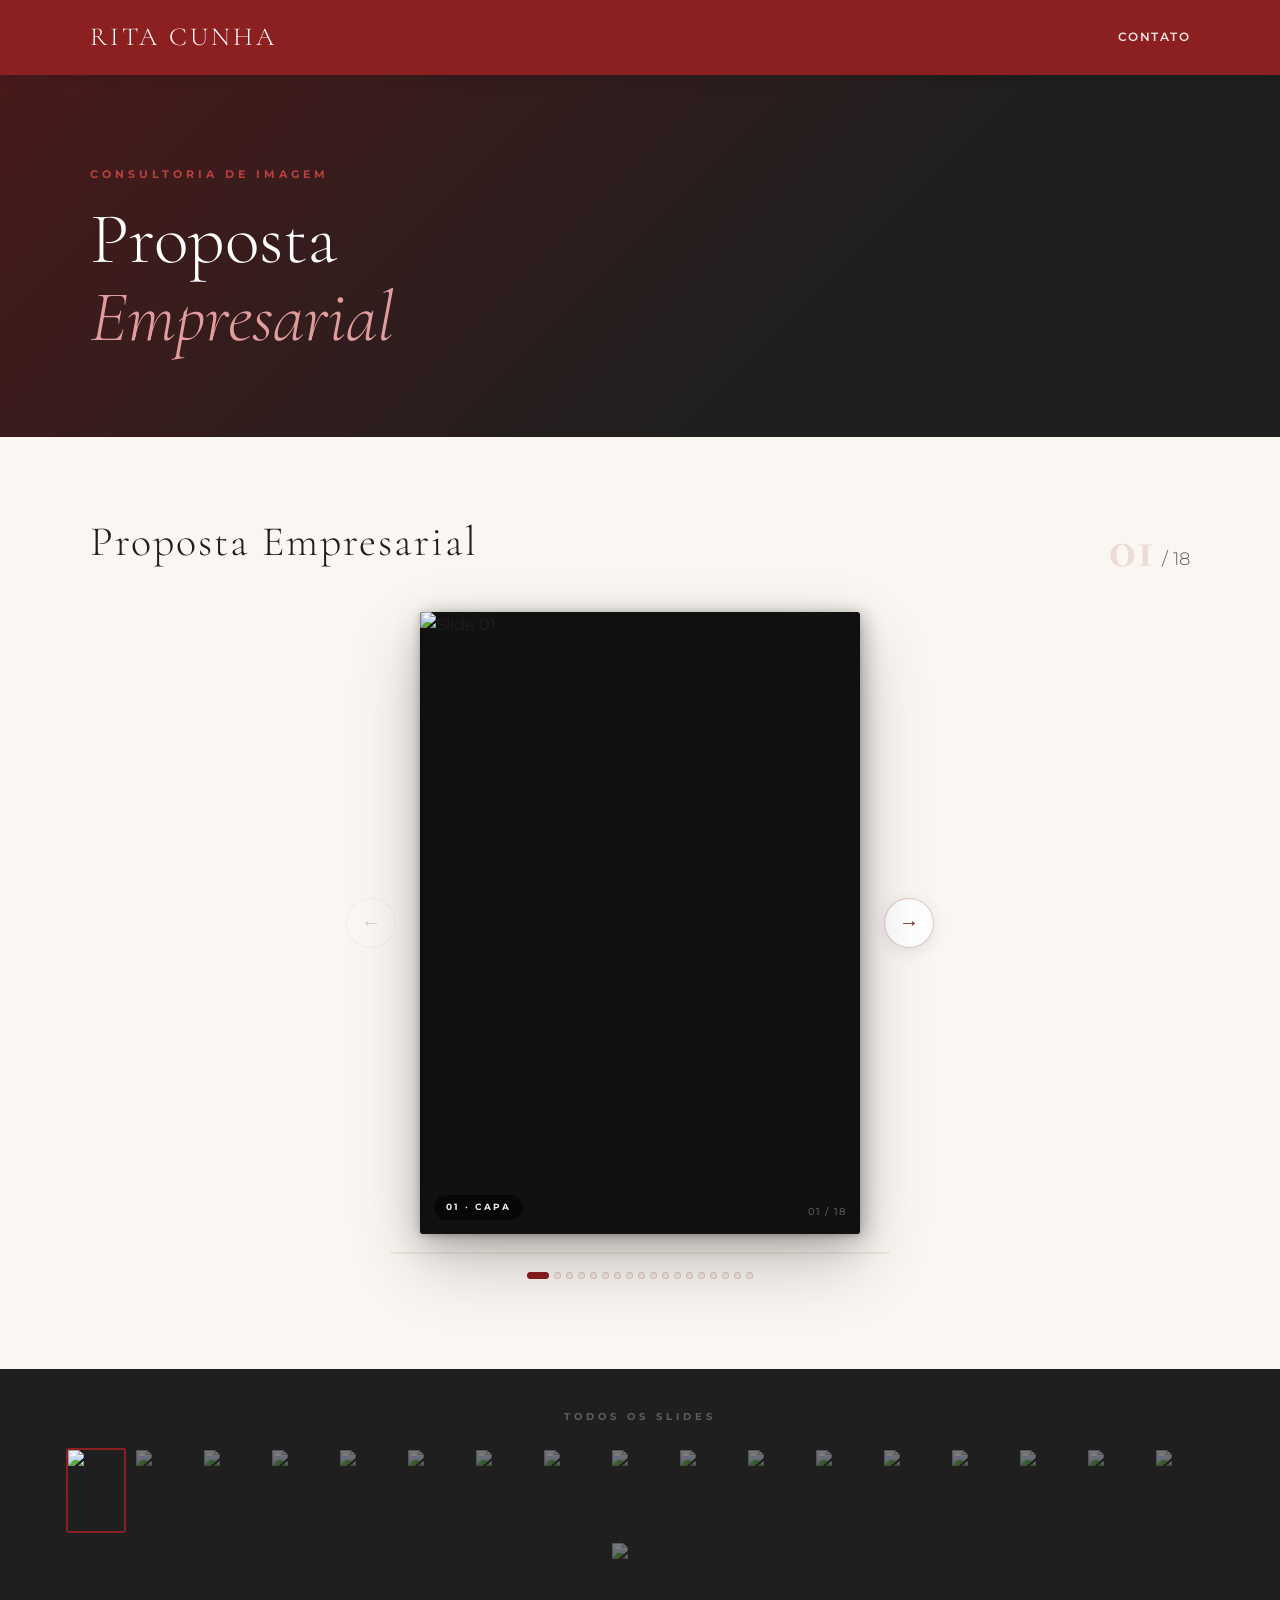
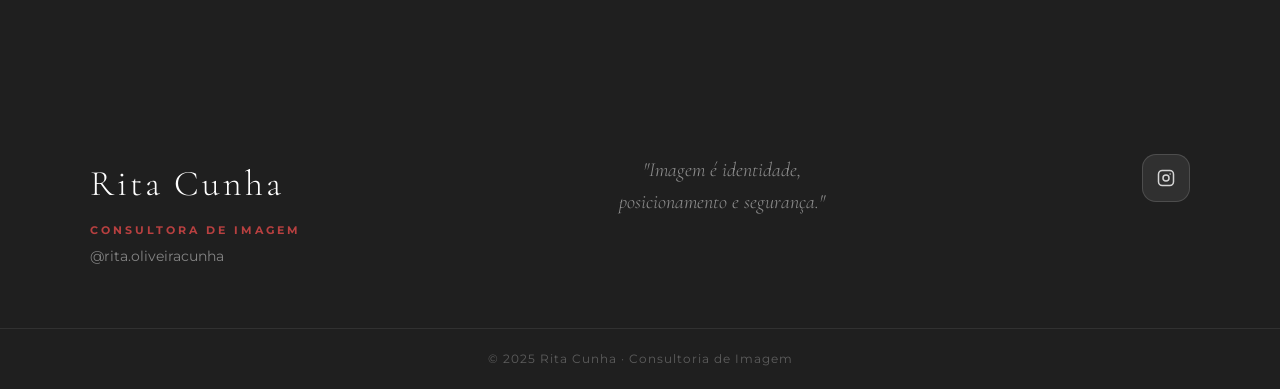
==== commit 475fba7e: "Update index.html" ====
--- a/index.html
+++ b/index.html
@@ -276,7 +276,6 @@
   <div class="container">
     <div class="mag-header">
       <div class="mag-header-left">
-        <p>Navegue pela proposta</p>
         <h2>Proposta Empresarial</h2>
       </div>
       <div class="mag-counter">
@@ -444,8 +443,16 @@
   progressFill.style.width = (current / (SLIDES.length - 1) * 100) + '%';
   document.querySelectorAll('.dot').forEach((d,i)  => d.classList.toggle('active', i === current));
   document.querySelectorAll('.thumb').forEach((t,i) => t.classList.toggle('active', i === current));
+  /* Scroll horizontal apenas dentro do strip de thumbnails */
   const th = thumbsStrip.children[current];
-  if (th) th.scrollIntoView({behavior:'smooth', block:'nearest', inline:'center'});
+  if (th) {
+    const stripLeft = thumbsStrip.scrollLeft;
+    const stripWidth = thumbsStrip.offsetWidth;
+    const thLeft = th.offsetLeft;
+    const thWidth = th.offsetWidth;
+    const target = thLeft - (stripWidth / 2) + (thWidth / 2);
+    thumbsStrip.scrollTo({left: target, behavior: 'smooth'});
+  }
 }
 
 function goTo(idx) {
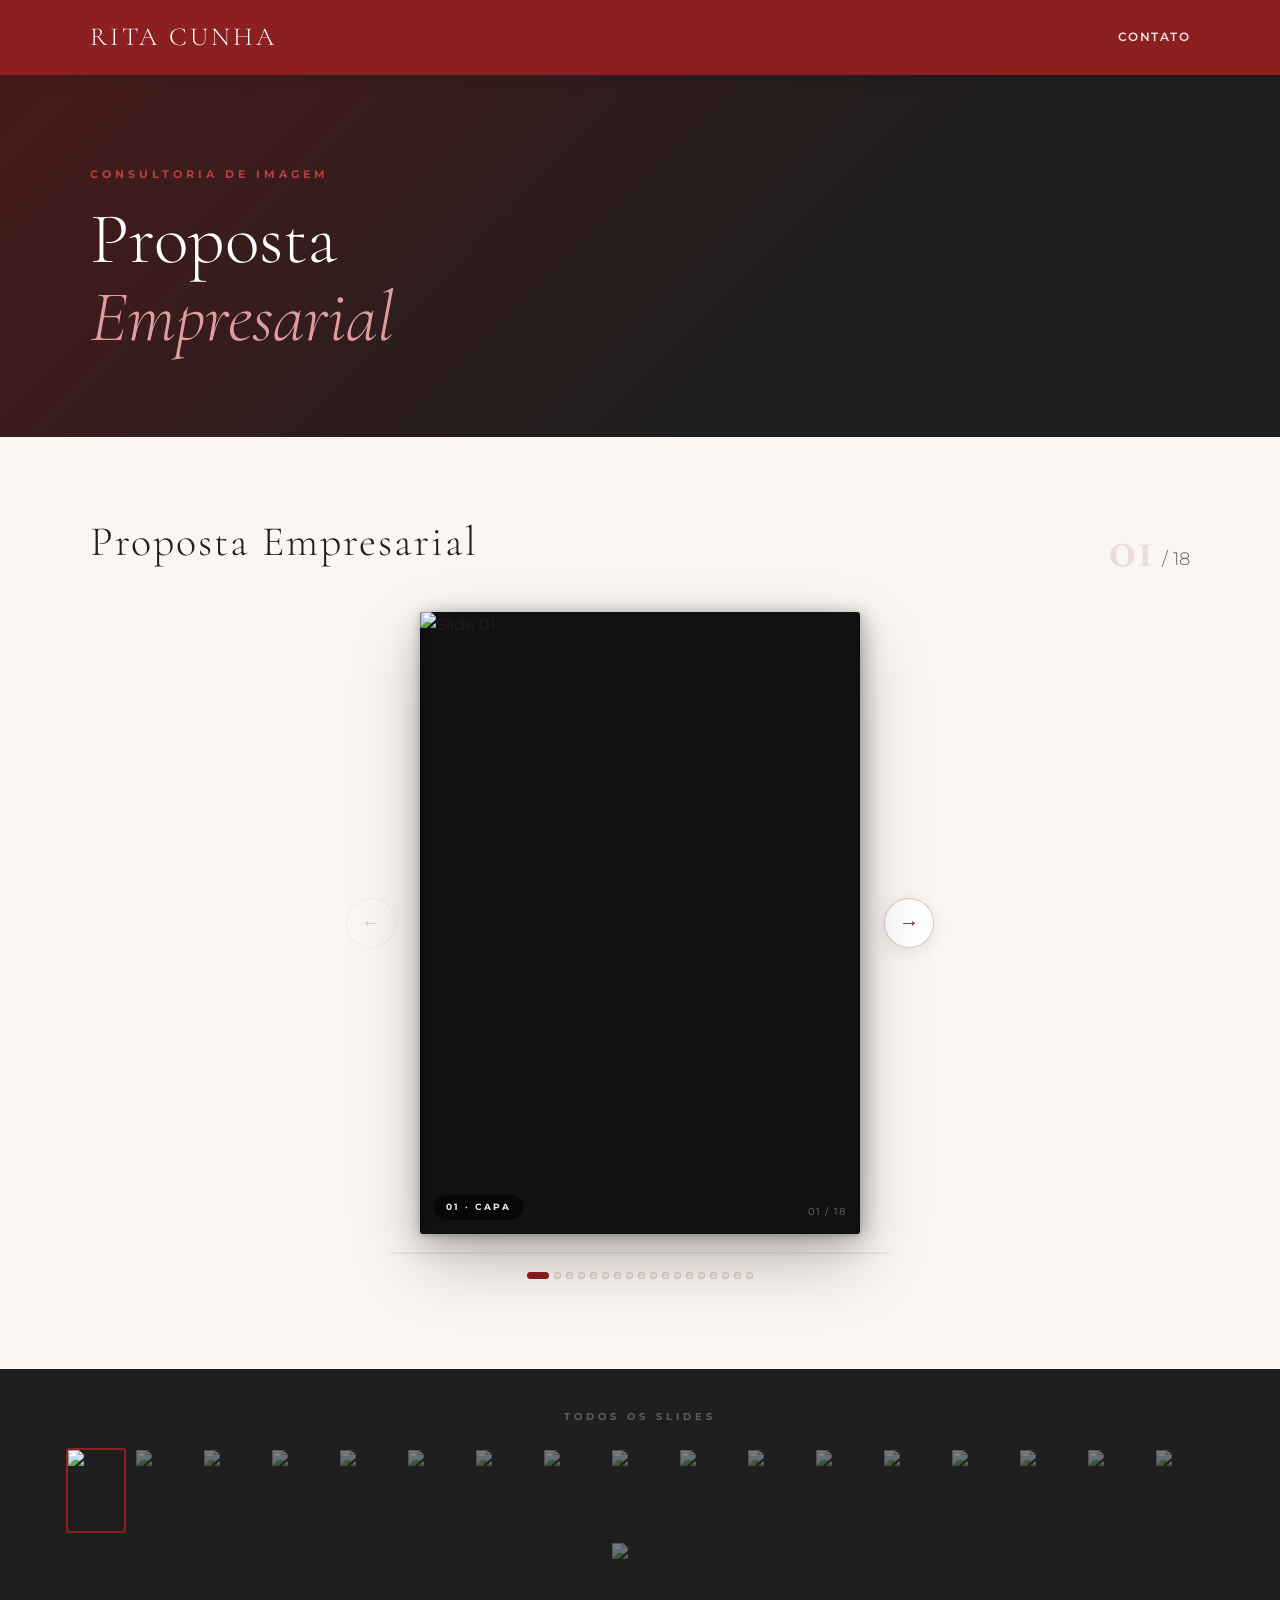
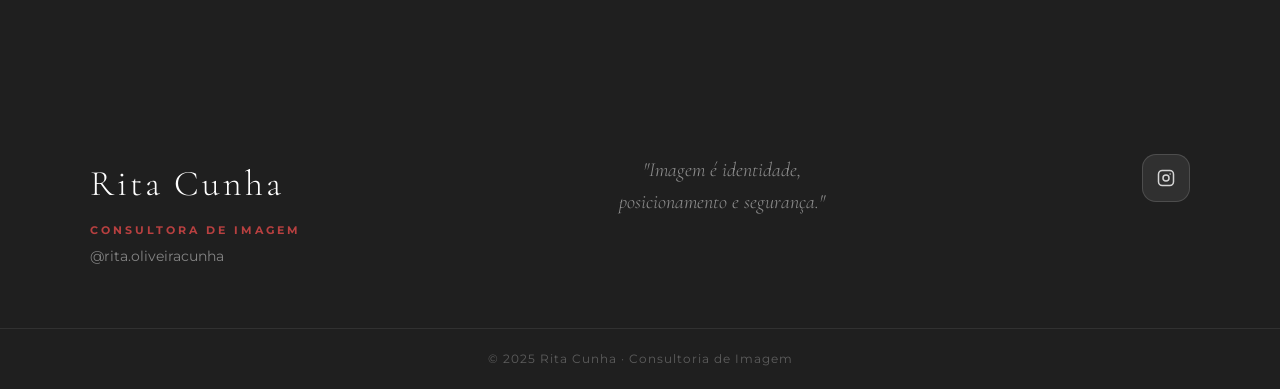
==== commit b7016e43: "Update index.html" ====
--- a/index.html
+++ b/index.html
@@ -359,17 +359,17 @@
   {src:'/empresarial/assets/slide-1.jpg',  badge:'01 · Capa'},
   {src:'/empresarial/assets/slide-2.jpg',  badge:'02 · Catálogo'},
   {src:'/empresarial/assets/slide-3.jpg',  badge:'03 · Catálogo'},
-  {src:'/empresarial/assets/slide-4.jpg',  badge:'04 · Catálogo'},
-  {src:'/empresarial/assets/slide-5.jpg',  badge:'05 · Consultoria'},
-  {src:'/empresarial/assets/slide-6.jpg',  badge:'06 · Serviço'},
-  {src:'/empresarial/assets/slide-7.jpg',  badge:'07 · Diagnóstico'},
-  {src:'/empresarial/assets/slide-8.jpg',  badge:'08 · Guarda Roupa'},
-  {src:'/empresarial/assets/slide-9.jpg',  badge:'09 · Mala'},
-  {src:'/empresarial/assets/slide-10.jpg', badge:'10 · Compras'},
-  {src:'/empresarial/assets/slide-11.jpg', badge:'11 · Looks'},
-  {src:'/empresarial/assets/slide-12.jpg', badge:'12 · Coloração'},
-  {src:'/empresarial/assets/slide-13.jpg', badge:'13 · Cuidados'},
-  {src:'/empresarial/assets/slide-14.jpg', badge:'14 · Apoio'},
+  {src:'/empresarial/assets/slide-4.jpg',  badge:'04 · Consultoria'},
+  {src:'/empresarial/assets/slide-5.jpg',  badge:'05 · Provadores'},
+  {src:'/empresarial/assets/slide-6.jpg',  badge:'06 · Provadores'},
+  {src:'/empresarial/assets/slide-7.jpg',  badge:'07 · Provadores'},
+  {src:'/empresarial/assets/slide-8.jpg',  badge:'08 · Fotos'},
+  {src:'/empresarial/assets/slide-9.jpg',  badge:'09 · Vídeo'},
+  {src:'/empresarial/assets/slide-10.jpg', badge:'10 · Vídeo'},
+  {src:'/empresarial/assets/slide-11.jpg', badge:'11 · Treinamento'},
+  {src:'/empresarial/assets/slide-12.jpg', badge:'12 · Treinamento'},
+  {src:'/empresarial/assets/slide-13.jpg', badge:'13 · Treinamento'},
+  {src:'/empresarial/assets/slide-14.jpg', badge:'14 · Palestras'},
   {src:'/empresarial/assets/slide-15.jpg', badge:'15 · Benefícios'},
   {src:'/empresarial/assets/slide-16.jpg', badge:'16 · Benefícios'},
   {src:'/empresarial/assets/slide-17.jpg', badge:'17 · Investimento'},
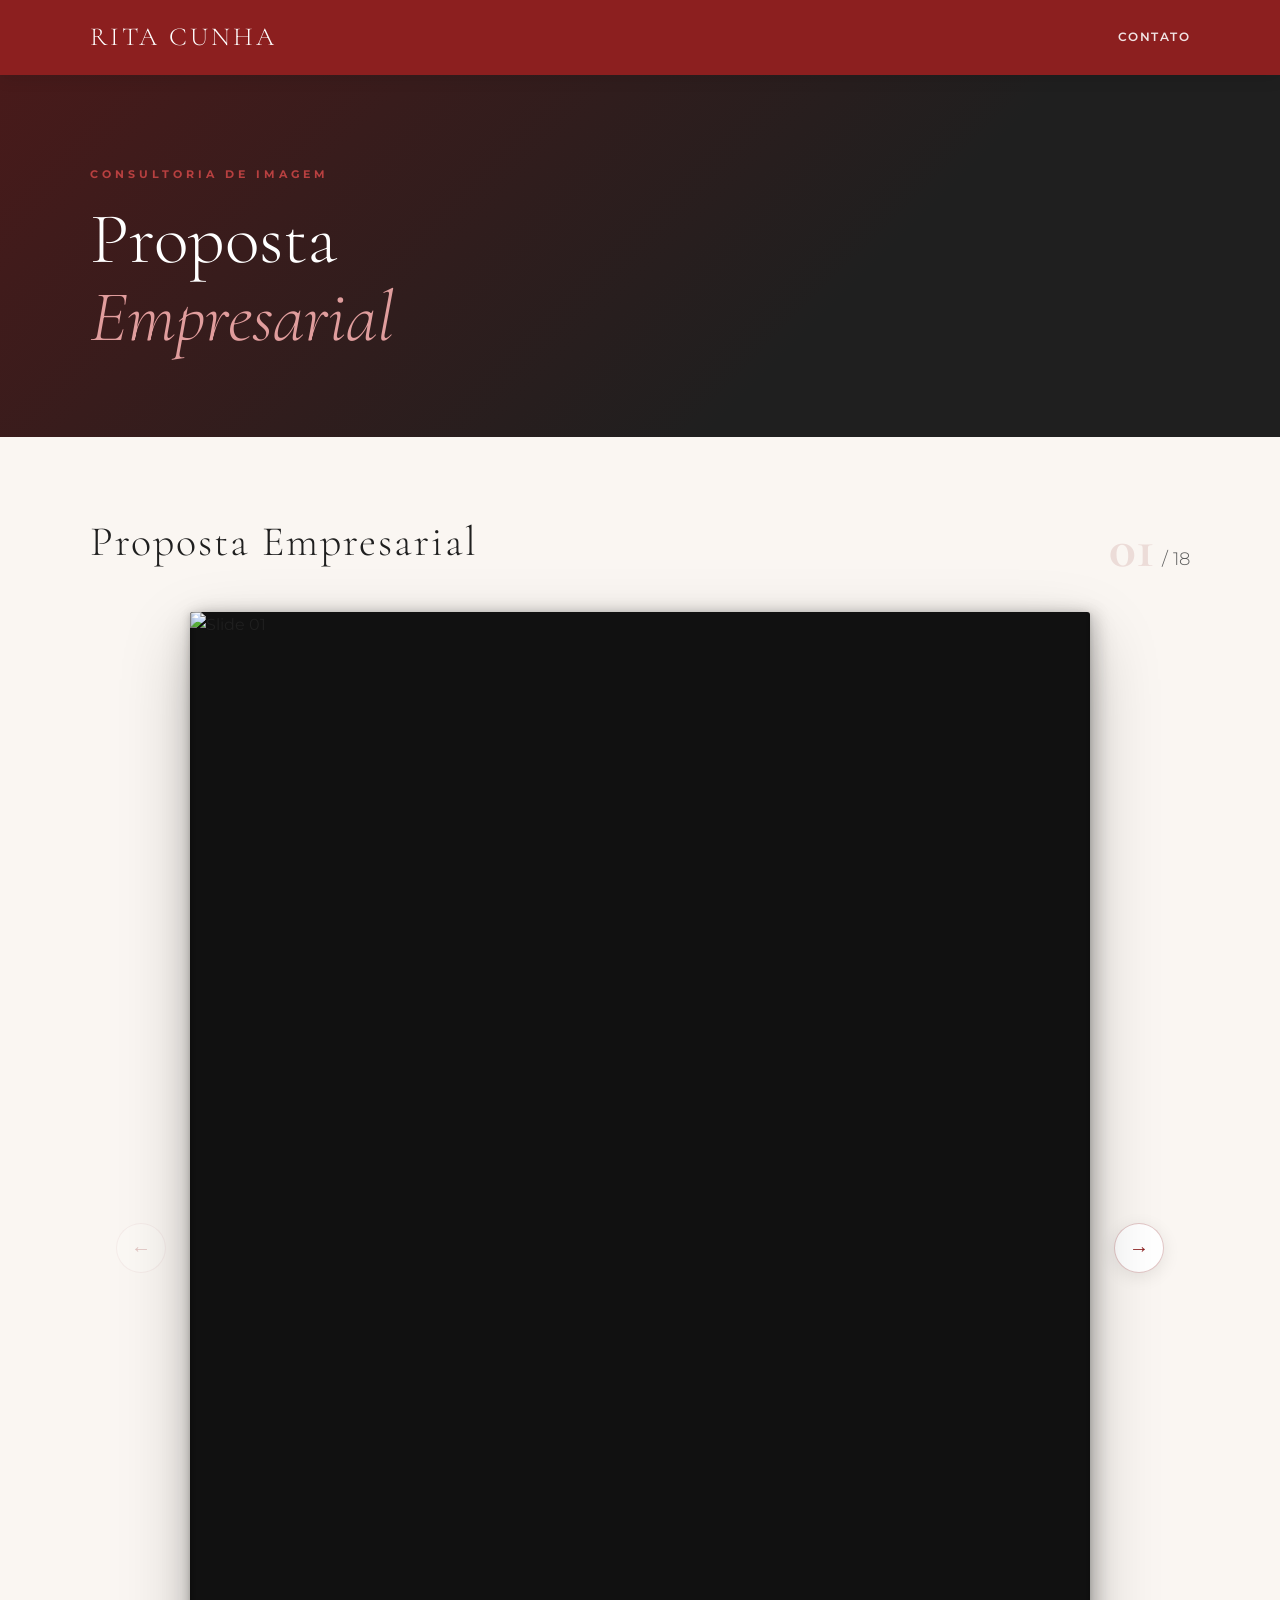
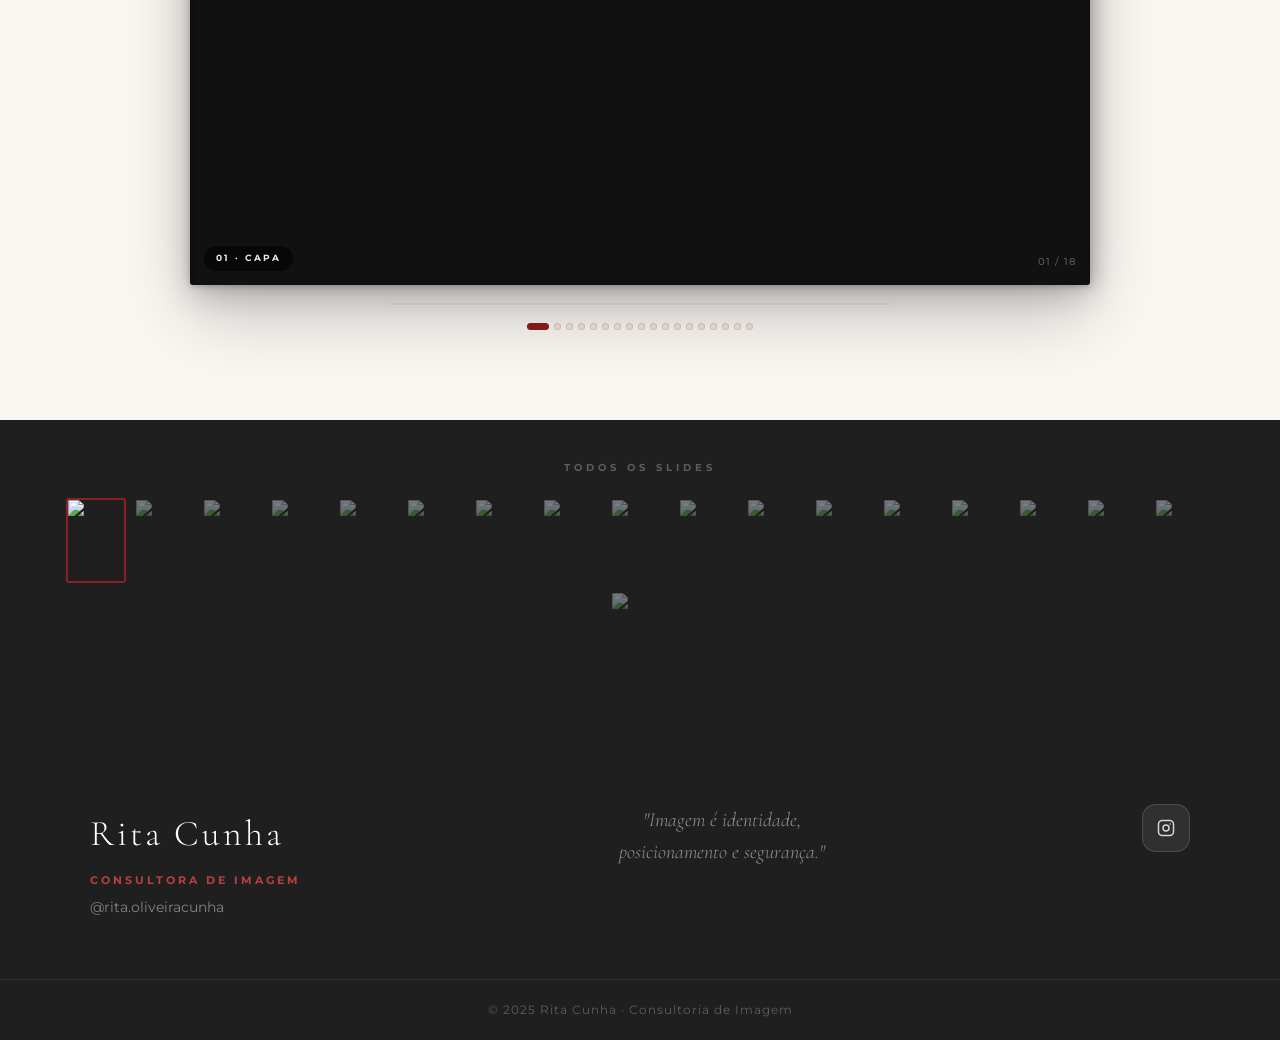
==== commit ae838836: "Update index.html" ====
--- a/index.html
+++ b/index.html
@@ -84,7 +84,7 @@
     /* O "livro" — proporção A4 retrato */
     .book-wrap{
       flex:1;
-      max-width:440px;
+      max-width:900px;
       position:relative;
     }
 
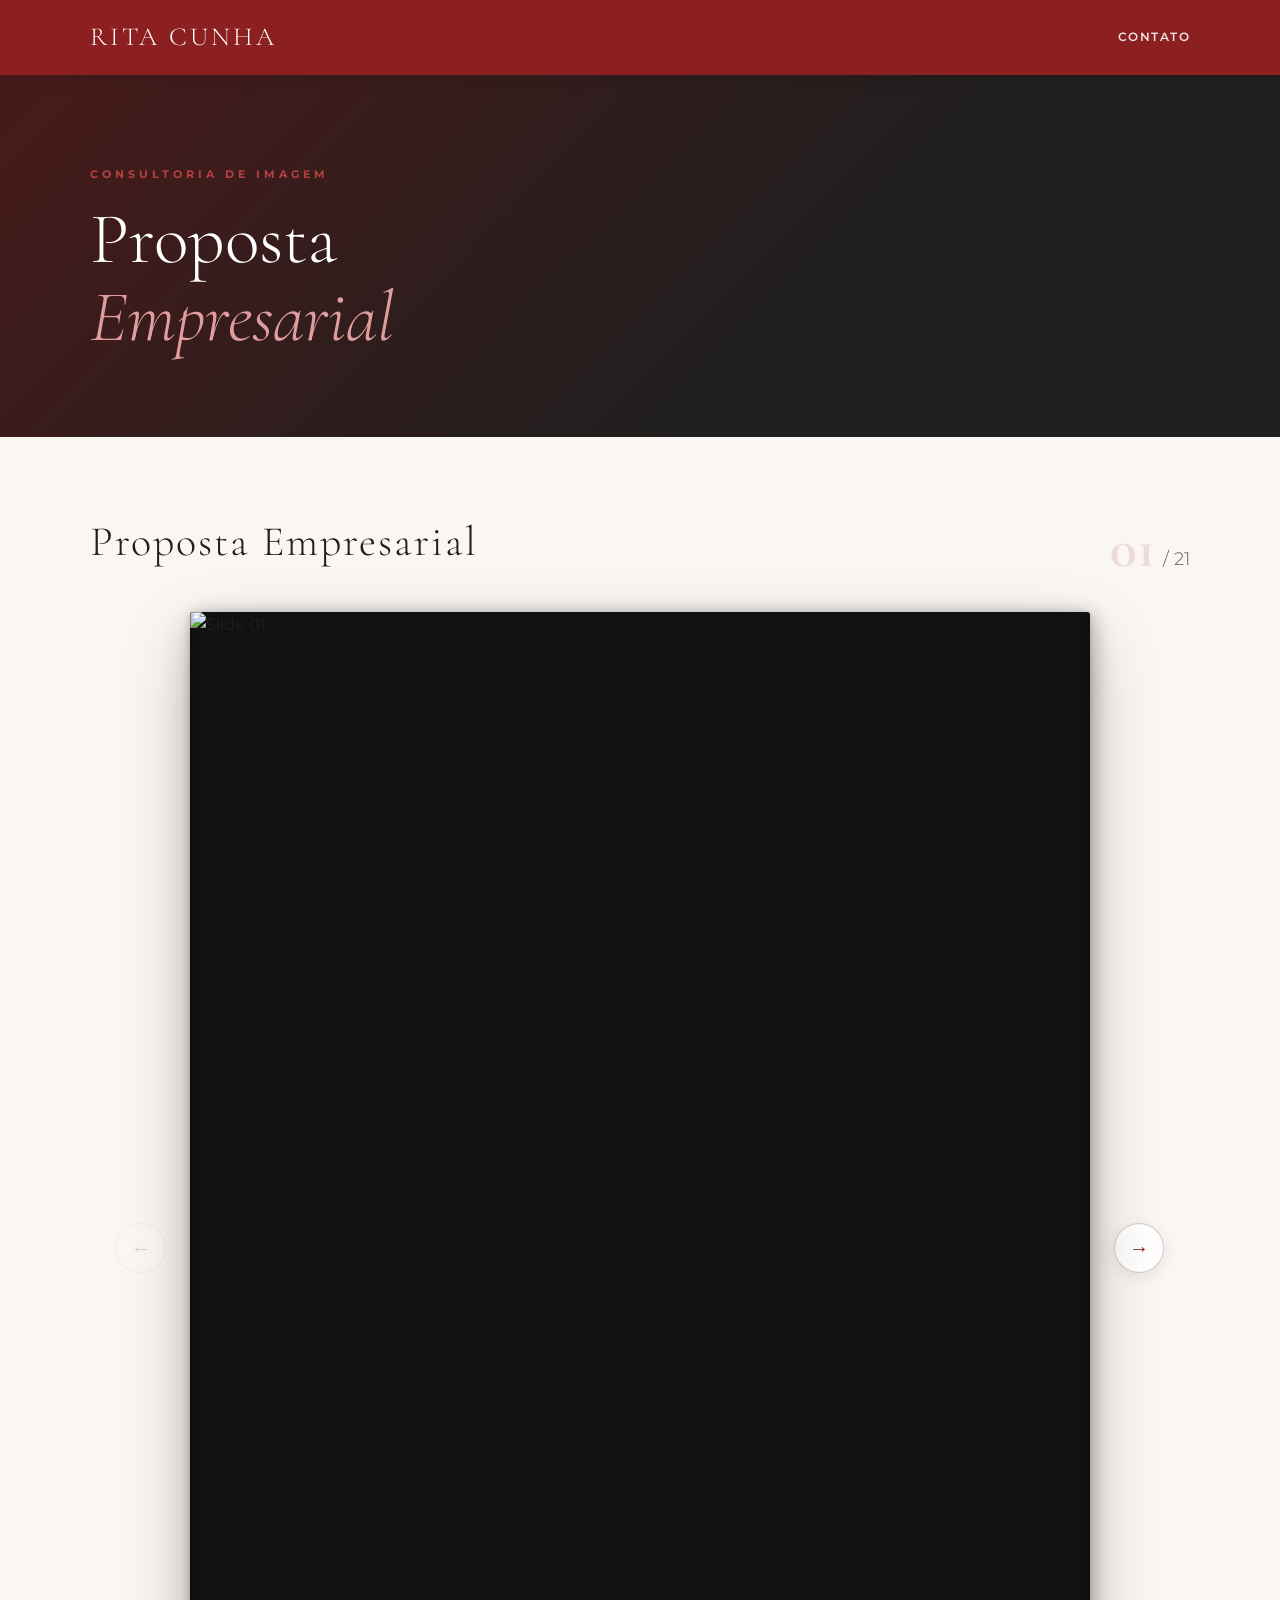
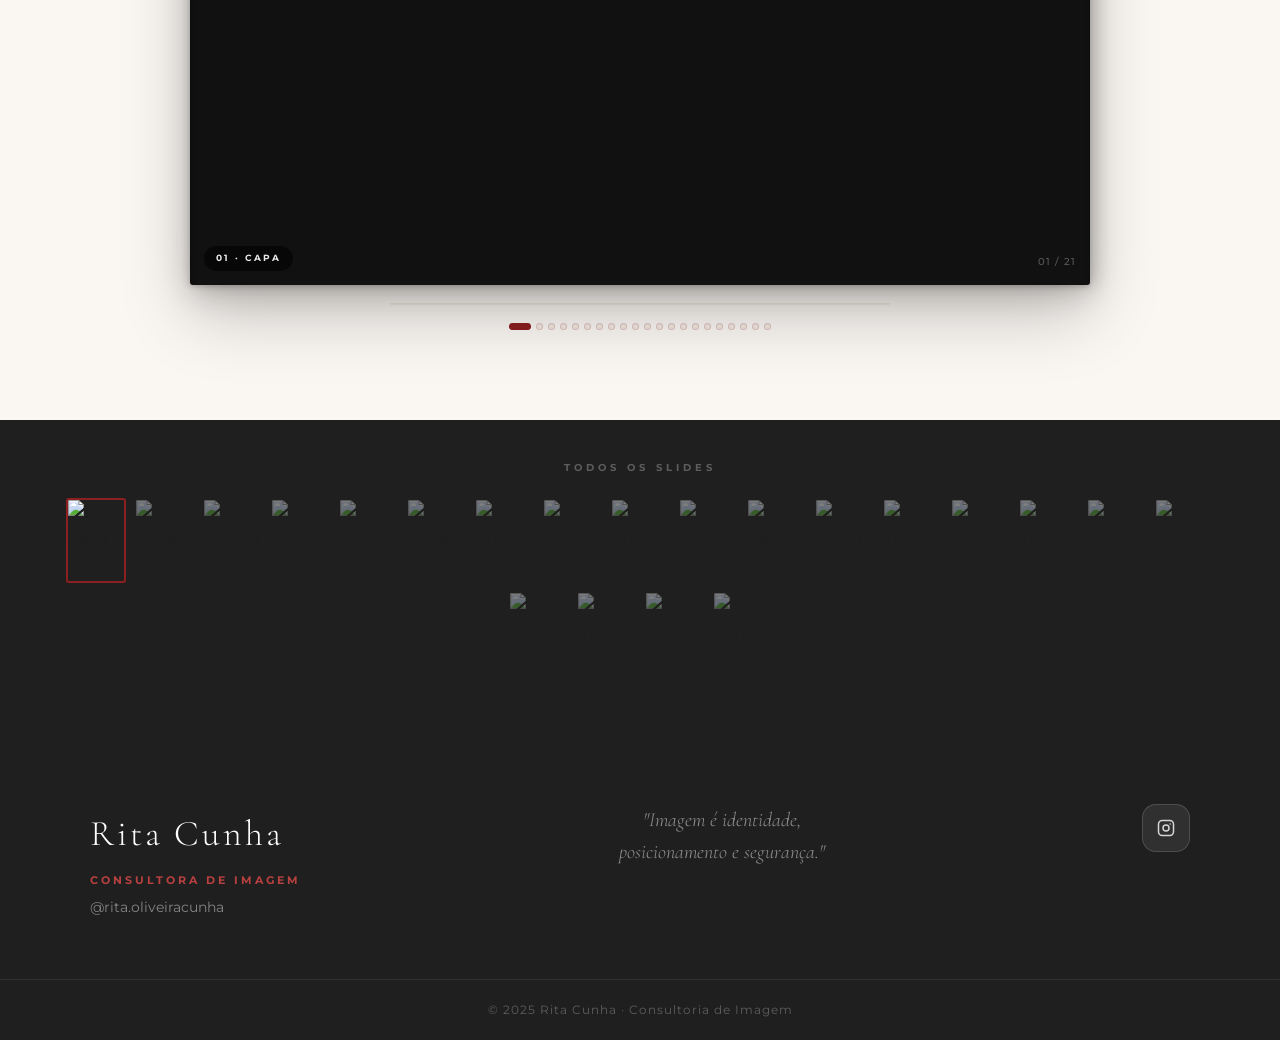
==== commit e2a4ea24: "Update index.html" ====
--- a/index.html
+++ b/index.html
@@ -127,25 +127,25 @@
     }
 
     /*
-      .slide-track: container de todos os slides lado a lado
+      .Slidetrack: container de todos os slides lado a lado
       Cada slide tem width:100% do viewport
       A transição é feita com translateX
     */
-    .slide-track{
+    .Slidetrack{
       display:flex;
       height:100%;
       /* transition controlada via JS */
       will-change:transform;
     }
 
-    .slide-item{
+    .Slideitem{
       flex:0 0 100%;
       height:100%;
       position:relative;
       overflow:hidden;
     }
 
-    .slide-item img{
+    .Slideitem img{
       width:100%;height:100%;
       object-fit:cover;display:block;
       user-select:none;-webkit-user-drag:none;pointer-events:none;
@@ -155,19 +155,19 @@
       Overlay de sombra direcional que aparece durante a transição
       Simula a curvatura da página sendo virada
     */
-    .slide-item .page-shadow{
+    .Slideitem .page-shadow{
       position:absolute;inset:0;
       pointer-events:none;
       opacity:0;
       transition:opacity .1s;
       background:linear-gradient(to right,rgba(0,0,0,.22),transparent 40%,transparent 60%,rgba(0,0,0,.12));
     }
-    .slide-track.sliding .slide-item .page-shadow{
+    .Slidetrack.sliding .Slideitem .page-shadow{
       opacity:1;
     }
 
     /* Badge e número */
-    .slide-badge{
+    .Slidebadge{
       position:absolute;bottom:14px;left:14px;
       background:rgba(0,0,0,.52);backdrop-filter:blur(6px);
       color:rgba(255,255,255,.92);
@@ -175,7 +175,7 @@
       padding:5px 12px;border-radius:50px;text-transform:uppercase;
       pointer-events:none;z-index:100;
     }
-    .slide-num{
+    .Slidenum{
       position:absolute;bottom:14px;right:14px;
       font-size:10px;font-weight:500;color:rgba(255,255,255,.30);
       letter-spacing:1px;z-index:100;pointer-events:none;
@@ -280,7 +280,7 @@
       </div>
       <div class="mag-counter">
         <strong id="magCur">01</strong>
-        <span>&nbsp;/ 18</span>
+        <span>&nbsp;/ 21</span>
       </div>
     </div>
 
@@ -291,30 +291,33 @@
         <div class="book-viewport" id="bookViewport">
 
           <!-- Slide track — todos os slides em linha -->
-          <div class="slide-track" id="slideTrack">
-            <div class="slide-item"><img src="/empresarial/assets/slide-1.jpg"  alt="Slide 01" draggable="false"><div class="page-shadow"></div></div>
-            <div class="slide-item"><img src="/empresarial/assets/slide-2.jpg"  alt="Slide 02" draggable="false"><div class="page-shadow"></div></div>
-            <div class="slide-item"><img src="/empresarial/assets/slide-3.jpg"  alt="Slide 03" draggable="false"><div class="page-shadow"></div></div>
-            <div class="slide-item"><img src="/empresarial/assets/slide-4.jpg"  alt="Slide 04" draggable="false"><div class="page-shadow"></div></div>
-            <div class="slide-item"><img src="/empresarial/assets/slide-5.jpg"  alt="Slide 05" draggable="false"><div class="page-shadow"></div></div>
-            <div class="slide-item"><img src="/empresarial/assets/slide-6.jpg"  alt="Slide 06" draggable="false"><div class="page-shadow"></div></div>
-            <div class="slide-item"><img src="/empresarial/assets/slide-7.jpg"  alt="Slide 07" draggable="false"><div class="page-shadow"></div></div>
-            <div class="slide-item"><img src="/empresarial/assets/slide-8.jpg"  alt="Slide 08" draggable="false"><div class="page-shadow"></div></div>
-            <div class="slide-item"><img src="/empresarial/assets/slide-9.jpg"  alt="Slide 09" draggable="false"><div class="page-shadow"></div></div>
-            <div class="slide-item"><img src="/empresarial/assets/slide-10.jpg" alt="Slide 10" draggable="false"><div class="page-shadow"></div></div>
-            <div class="slide-item"><img src="/empresarial/assets/slide-11.jpg" alt="Slide 11" draggable="false"><div class="page-shadow"></div></div>
-            <div class="slide-item"><img src="/empresarial/assets/slide-12.jpg" alt="Slide 12" draggable="false"><div class="page-shadow"></div></div>
-            <div class="slide-item"><img src="/empresarial/assets/slide-13.jpg" alt="Slide 13" draggable="false"><div class="page-shadow"></div></div>
-            <div class="slide-item"><img src="/empresarial/assets/slide-14.jpg" alt="Slide 14" draggable="false"><div class="page-shadow"></div></div>
-            <div class="slide-item"><img src="/empresarial/assets/slide-15.jpg" alt="Slide 15" draggable="false"><div class="page-shadow"></div></div>
-            <div class="slide-item"><img src="/empresarial/assets/slide-16.jpg" alt="Slide 16" draggable="false"><div class="page-shadow"></div></div>
-            <div class="slide-item"><img src="/empresarial/assets/slide-17.jpg" alt="Slide 17" draggable="false"><div class="page-shadow"></div></div>
-            <div class="slide-item"><img src="/empresarial/assets/slide-18.jpg" alt="Slide 18" draggable="false"><div class="page-shadow"></div></div>
+          <div class="Slidetrack" id="slideTrack">
+            <div class="Slideitem"><img src="/empresarial/assets/Slide1.JPG"  alt="Slide 01" draggable="false"><div class="page-shadow"></div></div>
+            <div class="Slideitem"><img src="/empresarial/assets/Slide2.JPG"  alt="Slide 02" draggable="false"><div class="page-shadow"></div></div>
+            <div class="Slideitem"><img src="/empresarial/assets/Slide3.JPG"  alt="Slide 03" draggable="false"><div class="page-shadow"></div></div>
+            <div class="Slideitem"><img src="/empresarial/assets/Slide4.JPG"  alt="Slide 04" draggable="false"><div class="page-shadow"></div></div>
+            <div class="Slideitem"><img src="/empresarial/assets/Slide5.JPG"  alt="Slide 05" draggable="false"><div class="page-shadow"></div></div>
+            <div class="Slideitem"><img src="/empresarial/assets/Slide6.JPG"  alt="Slide 06" draggable="false"><div class="page-shadow"></div></div>
+            <div class="Slideitem"><img src="/empresarial/assets/Slide7.JPG"  alt="Slide 07" draggable="false"><div class="page-shadow"></div></div>
+            <div class="Slideitem"><img src="/empresarial/assets/Slide8.JPG"  alt="Slide 08" draggable="false"><div class="page-shadow"></div></div>
+            <div class="Slideitem"><img src="/empresarial/assets/Slide9.JPG"  alt="Slide 09" draggable="false"><div class="page-shadow"></div></div>
+            <div class="Slideitem"><img src="/empresarial/assets/Slide10.JPG" alt="Slide 10" draggable="false"><div class="page-shadow"></div></div>
+            <div class="Slideitem"><img src="/empresarial/assets/Slide11.JPG" alt="Slide 11" draggable="false"><div class="page-shadow"></div></div>
+            <div class="Slideitem"><img src="/empresarial/assets/Slide12.JPG" alt="Slide 12" draggable="false"><div class="page-shadow"></div></div>
+            <div class="Slideitem"><img src="/empresarial/assets/Slide13.JPG" alt="Slide 13" draggable="false"><div class="page-shadow"></div></div>
+            <div class="Slideitem"><img src="/empresarial/assets/Slide14.JPG" alt="Slide 14" draggable="false"><div class="page-shadow"></div></div>
+            <div class="Slideitem"><img src="/empresarial/assets/Slide15.JPG" alt="Slide 15" draggable="false"><div class="page-shadow"></div></div>
+            <div class="Slideitem"><img src="/empresarial/assets/Slide16.JPG" alt="Slide 16" draggable="false"><div class="page-shadow"></div></div>
+            <div class="Slideitem"><img src="/empresarial/assets/Slide17.JPG" alt="Slide 17" draggable="false"><div class="page-shadow"></div></div>
+            <div class="Slideitem"><img src="/empresarial/assets/Slide18.JPG" alt="Slide 18" draggable="false"><div class="page-shadow"></div></div>
+	    <div class="Slideitem"><img src="/empresarial/assets/Slide19.JPG" alt="Slide 19" draggable="false"><div class="page-shadow"></div></div>
+            <div class="Slideitem"><img src="/empresarial/assets/Slide20.JPG" alt="Slide 20" draggable="false"><div class="page-shadow"></div></div>
+            <div class="Slideitem"><img src="/empresarial/assets/Slide21.JPG" alt="Slide 21" draggable="false"><div class="page-shadow"></div></div>
           </div>
 
           <!-- Overlays fixos (ficam sobre o track, não deslizam) -->
-          <span class="slide-badge" id="stageBadge">01 · Capa</span>
-          <span class="slide-num"   id="stageNum">01 / 18</span>
+          <span class="Slidebadge" id="stageBadge">01 · Capa</span>
+          <span class="Slidenum"   id="stageNum">01 / 18</span>
         </div>
       </div>
 
@@ -356,24 +359,28 @@
 
 <script>
 const SLIDES = [
-  {src:'/empresarial/assets/slide-1.jpg',  badge:'01 · Capa'},
-  {src:'/empresarial/assets/slide-2.jpg',  badge:'02 · Catálogo'},
-  {src:'/empresarial/assets/slide-3.jpg',  badge:'03 · Catálogo'},
-  {src:'/empresarial/assets/slide-4.jpg',  badge:'04 · Consultoria'},
-  {src:'/empresarial/assets/slide-5.jpg',  badge:'05 · Provadores'},
-  {src:'/empresarial/assets/slide-6.jpg',  badge:'06 · Provadores'},
-  {src:'/empresarial/assets/slide-7.jpg',  badge:'07 · Provadores'},
-  {src:'/empresarial/assets/slide-8.jpg',  badge:'08 · Fotos'},
-  {src:'/empresarial/assets/slide-9.jpg',  badge:'09 · Vídeo'},
-  {src:'/empresarial/assets/slide-10.jpg', badge:'10 · Vídeo'},
-  {src:'/empresarial/assets/slide-11.jpg', badge:'11 · Treinamento'},
-  {src:'/empresarial/assets/slide-12.jpg', badge:'12 · Treinamento'},
-  {src:'/empresarial/assets/slide-13.jpg', badge:'13 · Treinamento'},
-  {src:'/empresarial/assets/slide-14.jpg', badge:'14 · Palestras'},
-  {src:'/empresarial/assets/slide-15.jpg', badge:'15 · Benefícios'},
-  {src:'/empresarial/assets/slide-16.jpg', badge:'16 · Benefícios'},
-  {src:'/empresarial/assets/slide-17.jpg', badge:'17 · Investimento'},
-  {src:'/empresarial/assets/slide-18.jpg', badge:'18 · Pagamento'},
+  {src:'/empresarial/assets/Slide1.JPG',  badge:'01 · Capa'},
+  {src:'/empresarial/assets/Slide2.JPG',  badge:'02 · Consultoria'},
+  {src:'/empresarial/assets/Slide3.JPG',  badge:'03 · Consultoria'},
+  {src:'/empresarial/assets/Slide4.JPG',  badge:'04 · Catálogo'},
+  {src:'/empresarial/assets/Slide5.JPG',  badge:'05 · Catálogo'},
+  {src:'/empresarial/assets/Slide6.JPG',  badge:'06 · Consultoria'},
+  {src:'/empresarial/assets/Slide7.JPG',  badge:'07 · Provadores'},
+  {src:'/empresarial/assets/Slide8.JPG',  badge:'08 · Provadores'},
+  {src:'/empresarial/assets/Slide9.JPG',  badge:'09 · Provadores'},
+  {src:'/empresarial/assets/Slide10.JPG', badge:'10 · Foto'},
+  {src:'/empresarial/assets/Slide11.JPG', badge:'11 · Vídeo'},
+  {src:'/empresarial/assets/Slide12.JPG', badge:'12 · Vídeo'},
+  {src:'/empresarial/assets/Slide13.JPG', badge:'13 · Treinamento'},
+  {src:'/empresarial/assets/Slide14.JPG', badge:'14 · Treinamento'},
+  {src:'/empresarial/assets/Slide15.JPG', badge:'15 · Treinamento'},
+  {src:'/empresarial/assets/Slide16.JPG', badge:'16 · Palestras'},
+  {src:'/empresarial/assets/Slide17.JPG', badge:'17 · Benefícios'},
+  {src:'/empresarial/assets/Slide18.JPG', badge:'18 · Consultoria'},
+  {src:'/empresarial/assets/Slide19.JPG', badge:'19 · Investimento'},
+  {src:'/empresarial/assets/Slide20.JPG', badge:'20 · Pagamento'},
+  {src:'/empresarial/assets/Slide21.JPG', badge:'21 · Contra-Capa'},
+
 ];
 
 /* ─── Configuração da animação ───────────────────────────────
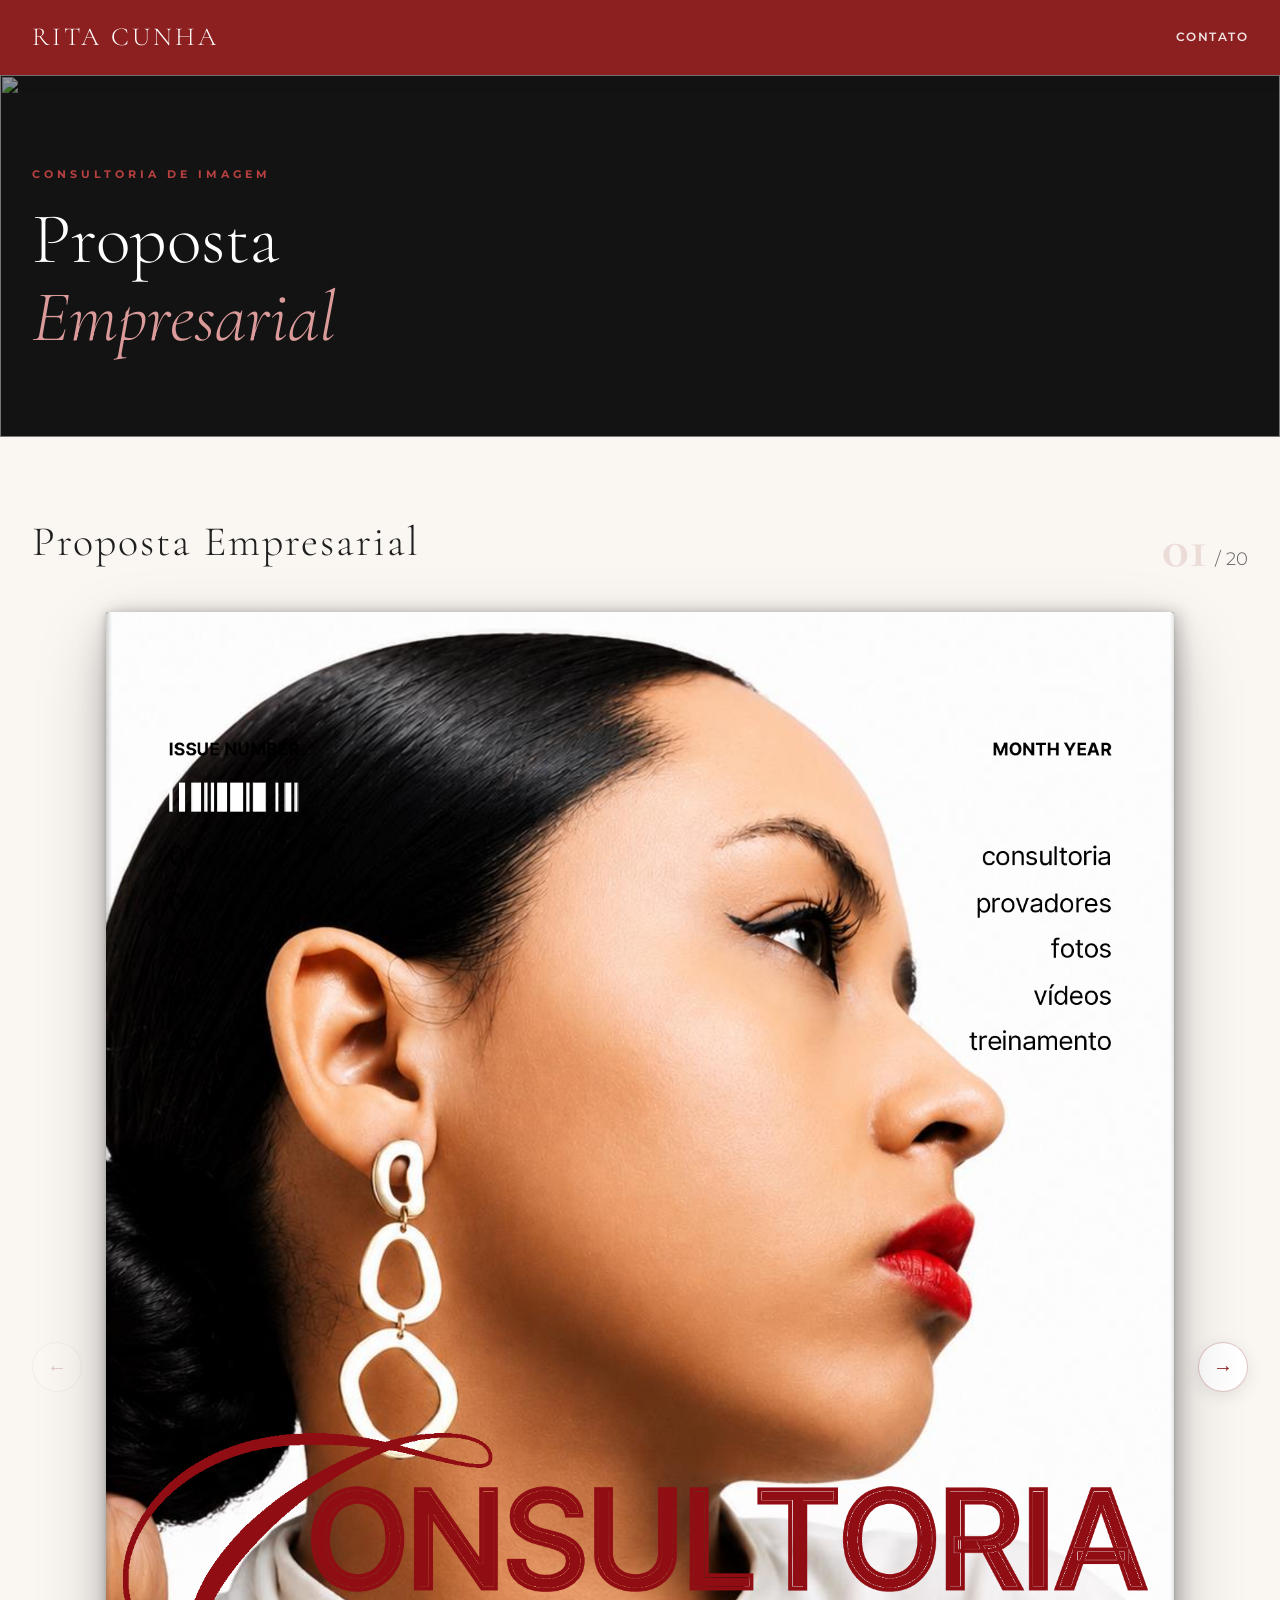
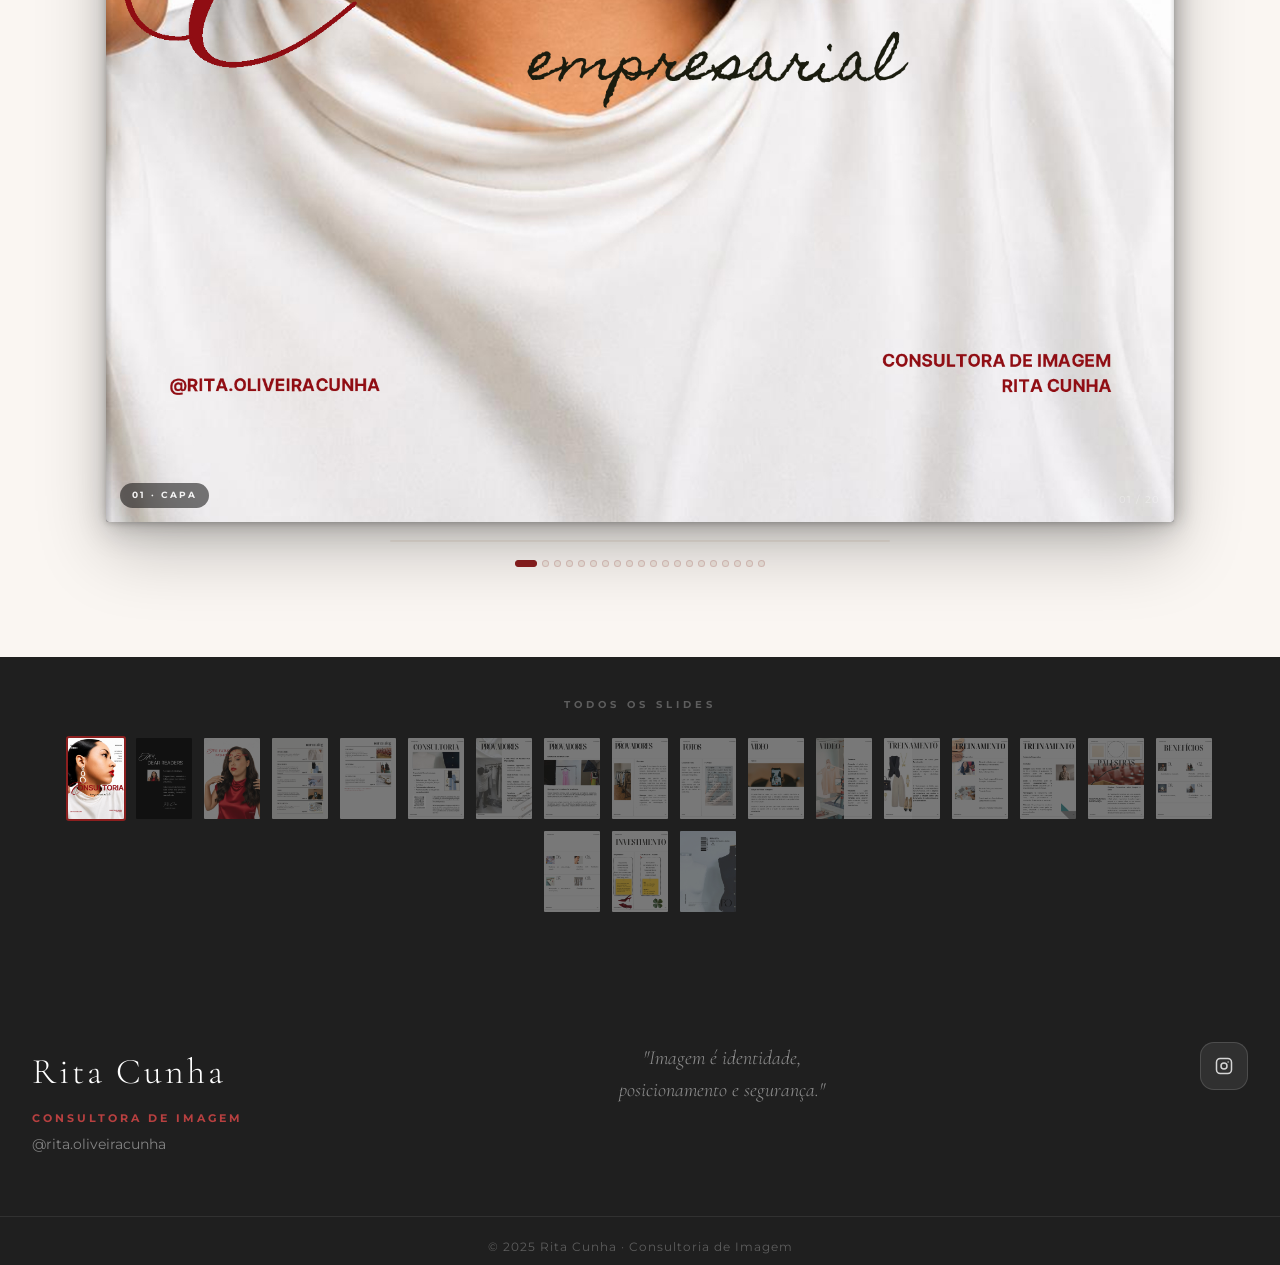
==== commit af2147c1: "Update index.html" ====
--- a/index.html
+++ b/index.html
@@ -19,7 +19,7 @@
     }
     html{scroll-behavior:smooth}
     body{font-family:var(--font-sans);color:var(--escuro);background:var(--creme);line-height:1.65}
-    .container{width:90%;max-width:1100px;margin:auto}
+    .container{width:95%;max-width:1400px;margin:auto}
 
     /* TOPBAR */
     .topbar{background:var(--vinho);padding:16px 0;color:var(--branco);position:sticky;top:0;z-index:1000;transition:padding var(--trans),box-shadow var(--trans);box-shadow:0 2px 16px rgba(0,0,0,.12)}
@@ -39,10 +39,22 @@
 
     /* HERO */
     .hero-proposta{background:var(--escuro);padding:90px 0 80px;position:relative;overflow:hidden}
-    .hero-proposta::before{content:'';position:absolute;inset:0;background:linear-gradient(135deg,var(--vinho-dk) 0%,transparent 65%);opacity:.55}
+    /* GIF de vídeo como fundo — substitui o degradê vermelho/preto */
+    .hero-proposta .hero-video-bg{
+      position:absolute;inset:0;
+      width:100%;height:100%;
+      object-fit:cover;
+      object-position:center center;
+      z-index:0;
+      pointer-events:none;
+    }
+    /* Overlay escuro leve para garantir legibilidade do texto sobre o GIF */
+    .hero-proposta::before{content:'';position:absolute;inset:0;background:rgba(0,0,0,.38);z-index:1}
     .hero-proposta-inner{position:relative;z-index:2;display:flex;align-items:flex-end;justify-content:space-between;gap:40px;flex-wrap:wrap}
     .hero-proposta-tag{font-size:11px;font-weight:700;letter-spacing:4px;color:var(--vinho-lt);text-transform:uppercase;margin-bottom:18px}
     .hero-proposta h1{font-family:var(--font-serif);font-size:clamp(38px,6vw,72px);font-weight:300;line-height:1.08;color:var(--branco)}
+    /* "Proposta" agora tem a mesma cor de "Empresarial" */
+    .hero-proposta h1 .txt-proposta{font-style:normal;color:rgba(#ffffff)}
     .hero-proposta h1 em{font-style:italic;color:rgba(255,180,180,.85)}
 
     /* MAGAZINE SECTION */
@@ -84,13 +96,13 @@
     /* O "livro" — proporção A4 retrato */
     .book-wrap{
       flex:1;
-      max-width:900px;
+      max-width:1200px;
       position:relative;
     }
 
     /*
       .book-viewport: janela recortada, overflow:hidden
-      Dentro dela ficam os slides num track que desliza
+      Dentro dela ficam os Slides num track que desliza
     */
     .book-viewport{
       width:100%;
@@ -106,7 +118,7 @@
         6px 0 16px rgba(0,0,0,.14),
         -3px 0 8px rgba(0,0,0,.07);
       background:#111;
-      /* Perspectiva para efeito 3D nos slides */
+      /* Perspectiva para efeito 3D nos Slides */
       perspective:900px;
     }
 
@@ -127,8 +139,8 @@
     }
 
     /*
-      .Slidetrack: container de todos os slides lado a lado
-      Cada slide tem width:100% do viewport
+      .Slidetrack: container de todos os Slides lado a lado
+      Cada Slide tem width:100% do viewport
       A transição é feita com translateX
     */
     .Slidetrack{
@@ -264,10 +276,12 @@
 </header>
 
 <section class="hero-proposta">
+  <!-- GIF de vídeo como fundo — coloque seu arquivo em assets/hero-bg.gif (960x540 recomendado) -->
+  <img class="hero-video-bg" src="assets/hero-bg.gif" alt="" aria-hidden="true">
   <div class="container hero-proposta-inner">
     <div>
       <p class="hero-proposta-tag">Consultoria de Imagem</p>
-      <h1>Proposta<br><em>Empresarial</em></h1>
+      <h1><span class="txt-proposta">Proposta</span><br><em>Empresarial</em></h1>
     </div>
   </div>
 </section>
@@ -280,7 +294,7 @@
       </div>
       <div class="mag-counter">
         <strong id="magCur">01</strong>
-        <span>&nbsp;/ 21</span>
+        <span>&nbsp;/ 20</span>
       </div>
     </div>
 
@@ -290,38 +304,37 @@
       <div class="book-wrap">
         <div class="book-viewport" id="bookViewport">
 
-          <!-- Slide track — todos os slides em linha -->
-          <div class="Slidetrack" id="slideTrack">
-            <div class="Slideitem"><img src="/empresarial/assets/Slide1.JPG"  alt="Slide 01" draggable="false"><div class="page-shadow"></div></div>
-            <div class="Slideitem"><img src="/empresarial/assets/Slide2.JPG"  alt="Slide 02" draggable="false"><div class="page-shadow"></div></div>
-            <div class="Slideitem"><img src="/empresarial/assets/Slide3.JPG"  alt="Slide 03" draggable="false"><div class="page-shadow"></div></div>
-            <div class="Slideitem"><img src="/empresarial/assets/Slide4.JPG"  alt="Slide 04" draggable="false"><div class="page-shadow"></div></div>
-            <div class="Slideitem"><img src="/empresarial/assets/Slide5.JPG"  alt="Slide 05" draggable="false"><div class="page-shadow"></div></div>
-            <div class="Slideitem"><img src="/empresarial/assets/Slide6.JPG"  alt="Slide 06" draggable="false"><div class="page-shadow"></div></div>
-            <div class="Slideitem"><img src="/empresarial/assets/Slide7.JPG"  alt="Slide 07" draggable="false"><div class="page-shadow"></div></div>
-            <div class="Slideitem"><img src="/empresarial/assets/Slide8.JPG"  alt="Slide 08" draggable="false"><div class="page-shadow"></div></div>
-            <div class="Slideitem"><img src="/empresarial/assets/Slide9.JPG"  alt="Slide 09" draggable="false"><div class="page-shadow"></div></div>
-            <div class="Slideitem"><img src="/empresarial/assets/Slide10.JPG" alt="Slide 10" draggable="false"><div class="page-shadow"></div></div>
-            <div class="Slideitem"><img src="/empresarial/assets/Slide11.JPG" alt="Slide 11" draggable="false"><div class="page-shadow"></div></div>
-            <div class="Slideitem"><img src="/empresarial/assets/Slide12.JPG" alt="Slide 12" draggable="false"><div class="page-shadow"></div></div>
-            <div class="Slideitem"><img src="/empresarial/assets/Slide13.JPG" alt="Slide 13" draggable="false"><div class="page-shadow"></div></div>
-            <div class="Slideitem"><img src="/empresarial/assets/Slide14.JPG" alt="Slide 14" draggable="false"><div class="page-shadow"></div></div>
-            <div class="Slideitem"><img src="/empresarial/assets/Slide15.JPG" alt="Slide 15" draggable="false"><div class="page-shadow"></div></div>
-            <div class="Slideitem"><img src="/empresarial/assets/Slide16.JPG" alt="Slide 16" draggable="false"><div class="page-shadow"></div></div>
-            <div class="Slideitem"><img src="/empresarial/assets/Slide17.JPG" alt="Slide 17" draggable="false"><div class="page-shadow"></div></div>
-            <div class="Slideitem"><img src="/empresarial/assets/Slide18.JPG" alt="Slide 18" draggable="false"><div class="page-shadow"></div></div>
-	    <div class="Slideitem"><img src="/empresarial/assets/Slide19.JPG" alt="Slide 19" draggable="false"><div class="page-shadow"></div></div>
-            <div class="Slideitem"><img src="/empresarial/assets/Slide20.JPG" alt="Slide 20" draggable="false"><div class="page-shadow"></div></div>
-            <div class="Slideitem"><img src="/empresarial/assets/Slide21.JPG" alt="Slide 21" draggable="false"><div class="page-shadow"></div></div>
+          <!-- Slide track — todos os Slides em linha -->
+          <div class="Slidetrack" id="SlideTrack">
+            <div class="Slideitem"><img src="assets/Slide1.jpg"  alt="Slide 01" draggable="false"><div class="page-shadow"></div></div>
+            <div class="Slideitem"><img src="assets/Slide2.jpg"  alt="Slide 02" draggable="false"><div class="page-shadow"></div></div>
+            <div class="Slideitem"><img src="assets/Slide3.jpg"  alt="Slide 03" draggable="false"><div class="page-shadow"></div></div>
+            <div class="Slideitem"><img src="assets/Slide4.jpg"  alt="Slide 04" draggable="false"><div class="page-shadow"></div></div>
+            <div class="Slideitem"><img src="assets/Slide5.jpg"  alt="Slide 05" draggable="false"><div class="page-shadow"></div></div>
+            <div class="Slideitem"><img src="assets/Slide6.jpg"  alt="Slide 06" draggable="false"><div class="page-shadow"></div></div>
+            <div class="Slideitem"><img src="assets/Slide7.jpg"  alt="Slide 07" draggable="false"><div class="page-shadow"></div></div>
+            <div class="Slideitem"><img src="assets/Slide8.jpg"  alt="Slide 08" draggable="false"><div class="page-shadow"></div></div>
+            <div class="Slideitem"><img src="assets/Slide9.jpg"  alt="Slide 09" draggable="false"><div class="page-shadow"></div></div>
+            <div class="Slideitem"><img src="assets/Slide10.jpg" alt="Slide 10" draggable="false"><div class="page-shadow"></div></div>
+            <div class="Slideitem"><img src="assets/Slide11.jpg" alt="Slide 11" draggable="false"><div class="page-shadow"></div></div>
+            <div class="Slideitem"><img src="assets/Slide12.jpg" alt="Slide 12" draggable="false"><div class="page-shadow"></div></div>
+            <div class="Slideitem"><img src="assets/Slide13.jpg" alt="Slide 13" draggable="false"><div class="page-shadow"></div></div>
+            <div class="Slideitem"><img src="assets/Slide14.jpg" alt="Slide 14" draggable="false"><div class="page-shadow"></div></div>
+            <div class="Slideitem"><img src="assets/Slide15.jpg" alt="Slide 15" draggable="false"><div class="page-shadow"></div></div>
+            <div class="Slideitem"><img src="assets/Slide16.jpg" alt="Slide 16" draggable="false"><div class="page-shadow"></div></div>
+            <div class="Slideitem"><img src="assets/Slide17.jpg" alt="Slide 17" draggable="false"><div class="page-shadow"></div></div>
+            <div class="Slideitem"><img src="assets/Slide18.jpg" alt="Slide 18" draggable="false"><div class="page-shadow"></div></div>
+	    <div class="Slideitem"><img src="assets/Slide19.jpg" alt="Slide 19" draggable="false"><div class="page-shadow"></div></div>
+            <div class="Slideitem"><img src="assets/Slide20.jpg" alt="Slide 20" draggable="false"><div class="page-shadow"></div></div>
           </div>
 
           <!-- Overlays fixos (ficam sobre o track, não deslizam) -->
           <span class="Slidebadge" id="stageBadge">01 · Capa</span>
-          <span class="Slidenum"   id="stageNum">01 / 18</span>
+          <span class="Slidenum"   id="stageNum">01 / 20</span>
         </div>
       </div>
 
-      <button class="side-btn" id="nextBtn" aria-label="Próximo slide">&#8594;</button>
+      <button class="side-btn" id="nextBtn" aria-label="Próximo Slide">&#8594;</button>
     </div>
 
     <div class="progress-wrap">
@@ -334,7 +347,7 @@
 </section>
 
 <section class="thumbs-section">
-  <div class="thumbs-title">Todos os slides</div>
+  <div class="thumbs-title">Todos os Slides</div>
   <div class="thumbs-strip" id="thumbsStrip"></div>
 </section>
 
@@ -358,34 +371,32 @@
 </footer>
 
 <script>
-const SLIDES = [
-  {src:'/empresarial/assets/Slide1.JPG',  badge:'01 · Capa'},
-  {src:'/empresarial/assets/Slide2.JPG',  badge:'02 · Consultoria'},
-  {src:'/empresarial/assets/Slide3.JPG',  badge:'03 · Consultoria'},
-  {src:'/empresarial/assets/Slide4.JPG',  badge:'04 · Catálogo'},
-  {src:'/empresarial/assets/Slide5.JPG',  badge:'05 · Catálogo'},
-  {src:'/empresarial/assets/Slide6.JPG',  badge:'06 · Consultoria'},
-  {src:'/empresarial/assets/Slide7.JPG',  badge:'07 · Provadores'},
-  {src:'/empresarial/assets/Slide8.JPG',  badge:'08 · Provadores'},
-  {src:'/empresarial/assets/Slide9.JPG',  badge:'09 · Provadores'},
-  {src:'/empresarial/assets/Slide10.JPG', badge:'10 · Foto'},
-  {src:'/empresarial/assets/Slide11.JPG', badge:'11 · Vídeo'},
-  {src:'/empresarial/assets/Slide12.JPG', badge:'12 · Vídeo'},
-  {src:'/empresarial/assets/Slide13.JPG', badge:'13 · Treinamento'},
-  {src:'/empresarial/assets/Slide14.JPG', badge:'14 · Treinamento'},
-  {src:'/empresarial/assets/Slide15.JPG', badge:'15 · Treinamento'},
-  {src:'/empresarial/assets/Slide16.JPG', badge:'16 · Palestras'},
-  {src:'/empresarial/assets/Slide17.JPG', badge:'17 · Benefícios'},
-  {src:'/empresarial/assets/Slide18.JPG', badge:'18 · Consultoria'},
-  {src:'/empresarial/assets/Slide19.JPG', badge:'19 · Investimento'},
-  {src:'/empresarial/assets/Slide20.JPG', badge:'20 · Pagamento'},
-  {src:'/empresarial/assets/Slide21.JPG', badge:'21 · Contra-Capa'},
-
+const SlideS = [
+  {src:'assets/Slide1.jpg',  badge:'01 · Capa'},
+  {src:'assets/Slide2.jpg',  badge:'02 · Contra Capa'},
+  {src:'assets/Slide3.jpg',  badge:'03 · Contra Capa'},
+  {src:'assets/Slide4.jpg',  badge:'04 · Catálogo'},
+  {src:'assets/Slide5.jpg',  badge:'05 · Catálogo'},
+  {src:'assets/Slide6.jpg',  badge:'06 · Provadores'},
+  {src:'assets/Slide7.jpg',  badge:'07 · Provadores'},
+  {src:'assets/Slide8.jpg',  badge:'08 · Provadores'},
+  {src:'assets/Slide9.jpg',  badge:'09 · Fotos'},
+  {src:'assets/Slide10.jpg', badge:'10 · Vídeo'},
+  {src:'assets/Slide11.jpg', badge:'11 · Vídeo'},
+  {src:'assets/Slide12.jpg', badge:'12 · Treinamento'},
+  {src:'assets/Slide13.jpg', badge:'13 · Treinamento'},
+  {src:'assets/Slide14.jpg', badge:'14 · Treinamento'},
+  {src:'assets/Slide15.jpg', badge:'15 · Palestras'},
+  {src:'assets/Slide16.jpg', badge:'16 · Benefícios'},
+  {src:'assets/Slide17.jpg', badge:'17 · Benefícios'},
+  {src:'assets/Slide18.jpg', badge:'18 · Investimento'},
+  {src:'assets/Slide19.jpg', badge:'19 · Pagamento'},
+  {src:'assets/Slide20.jpg', badge:'19 · Revista'},
 ];
 
 /* ─── Configuração da animação ───────────────────────────────
-   Efeito: slide horizontal com aceleração/desaceleração suave
-   + leve escala no slide que entra (parece "emergir" da página)
+   Efeito: Slide horizontal com aceleração/desaceleração suave
+   + leve escala no Slide que entra (parece "emergir" da página)
    + sombra direcional durante o movimento
 ─────────────────────────────────────────────────────────────── */
 const DURATION  = 520;  // ms — tempo de transição
@@ -398,7 +409,7 @@
 let dragX     = 0;
 let isDragging= false;
 
-const track        = document.getElementById('slideTrack');
+const track        = document.getElementById('SlideTrack');
 const viewport     = document.getElementById('bookViewport');
 const stageBadge   = document.getElementById('stageBadge');
 const stageNum     = document.getElementById('stageNum');
@@ -419,11 +430,11 @@
   track.style.transform = `translateX(${-idx * 100}%)`;
 }
 
-/* Inicializar — posicionar no primeiro slide sem animação */
+/* Inicializar — posicionar no primeiro Slide sem animação */
 setPosition(0, false);
 
 /* Dots */
-SLIDES.forEach((_,i) => {
+SlideS.forEach((_,i) => {
   const d = document.createElement('button');
   d.className = 'dot' + (i === 0 ? ' active' : '');
   d.setAttribute('aria-label', 'Slide ' + (i+1));
@@ -432,7 +443,7 @@
 });
 
 /* Thumbnails */
-SLIDES.forEach((s,i) => {
+SlideS.forEach((s,i) => {
   const t = document.createElement('div');
   t.className = 'thumb' + (i === 0 ? ' active' : '');
   t.innerHTML = `<img src="${s.src}" alt="${s.badge}" loading="lazy">`;
@@ -442,12 +453,12 @@
 
 function updateUI() {
   const n = current + 1;
-  stageBadge.textContent  = SLIDES[current].badge;
-  stageNum.textContent    = String(n).padStart(2,'0') + ' / ' + SLIDES.length;
+  stageBadge.textContent  = SlideS[current].badge;
+  stageNum.textContent    = String(n).padStart(2,'0') + ' / ' + SlideS.length;
   magCur.textContent      = String(n).padStart(2,'0');
   prevBtn.disabled        = current === 0;
-  nextBtn.disabled        = current === SLIDES.length - 1;
-  progressFill.style.width = (current / (SLIDES.length - 1) * 100) + '%';
+  nextBtn.disabled        = current === SlideS.length - 1;
+  progressFill.style.width = (current / (SlideS.length - 1) * 100) + '%';
   document.querySelectorAll('.dot').forEach((d,i)  => d.classList.toggle('active', i === current));
   document.querySelectorAll('.thumb').forEach((t,i) => t.classList.toggle('active', i === current));
   /* Scroll horizontal apenas dentro do strip de thumbnails */
@@ -463,7 +474,7 @@
 }
 
 function goTo(idx) {
-  if (busy || idx === current || idx < 0 || idx >= SLIDES.length) return;
+  if (busy || idx === current || idx < 0 || idx >= SlideS.length) return;
   busy = true;
 
   track.classList.add('sliding');
@@ -482,8 +493,8 @@
 nextBtn.addEventListener('click', () => goTo(current + 1));
 
 /* ─── Touch / swipe com feedback visual em tempo real ────────
-   O utilizador pode ver o slide deslizando enquanto arrasta,
-   e ao soltar ele snapa para o slide correto.
+   O utilizador pode ver o Slide deslizando enquanto arrasta,
+   e ao soltar ele snapa para o Slide correto.
 ─────────────────────────────────────────────────────────────── */
 viewport.addEventListener('touchstart', e => {
   if (busy) return;
@@ -506,14 +517,14 @@
 
   dragX = dx;
 
-  /* Resistência nas bordas (primeiro/último slide) */
+  /* Resistência nas bordas (primeiro/último Slide) */
   let resistance = 1;
-  if ((current === 0 && dx > 0) || (current === SLIDES.length - 1 && dx < 0)) {
+  if ((current === 0 && dx > 0) || (current === SlideS.length - 1 && dx < 0)) {
     resistance = 0.18;
   }
 
   /* Mover o track em tempo real */
-  const base   = -current * 100;            /* % do slide atual */
+  const base   = -current * 100;            /* % do Slide atual */
   const offset = (dragX * resistance / viewport.offsetWidth) * 100;
   track.style.transform = `translateX(calc(${base}% + ${dragX * resistance}px))`;
 }, {passive: true});
@@ -524,12 +535,12 @@
 
   const threshold = viewport.offsetWidth * 0.22; /* 22% da largura para trocar */
 
-  if (dragX < -threshold && current < SLIDES.length - 1) {
+  if (dragX < -threshold && current < SlideS.length - 1) {
     goTo(current + 1);
   } else if (dragX > threshold && current > 0) {
     goTo(current - 1);
   } else {
-    /* Snap de volta para o slide atual */
+    /* Snap de volta para o Slide atual */
     track.style.transition = `transform ${DURATION * 0.6}ms ${EASING}`;
     track.style.transform  = `translateX(${-current * 100}%)`;
     setTimeout(() => { busy = false; }, DURATION * 0.6);
